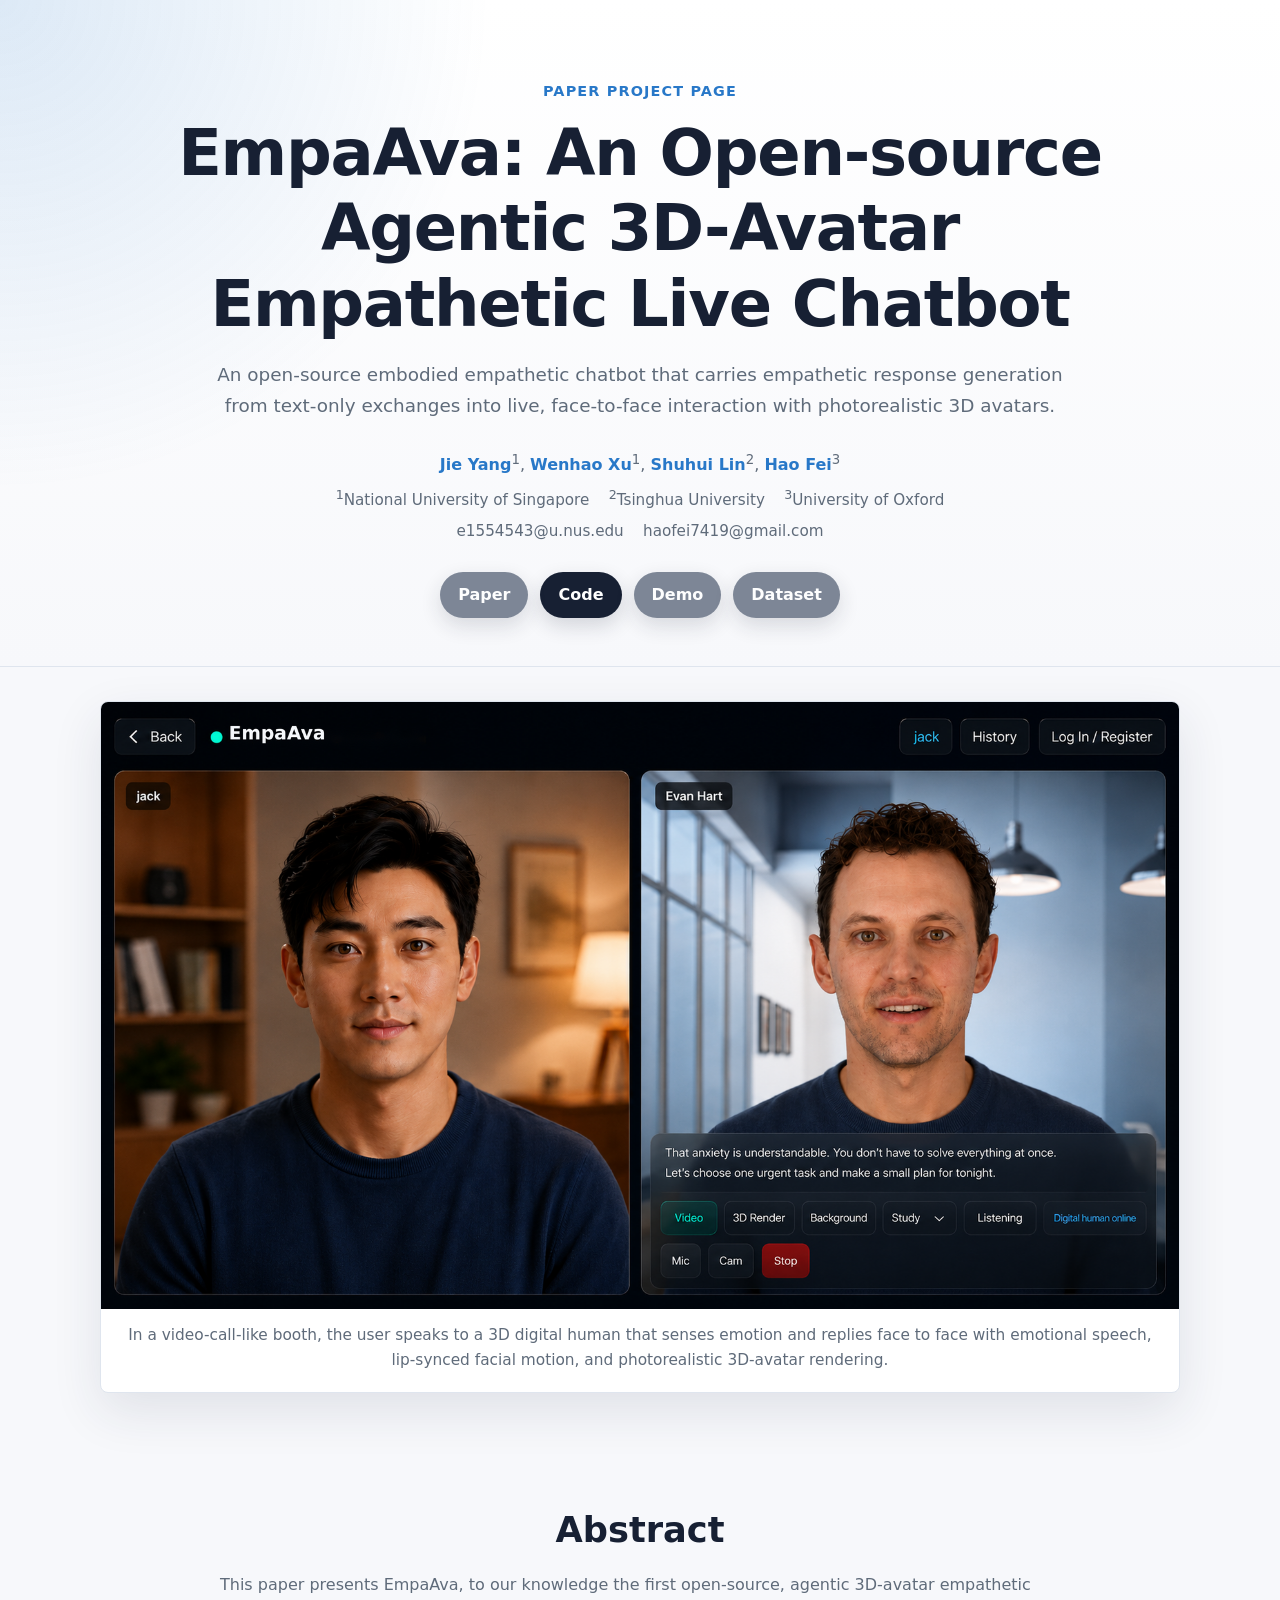
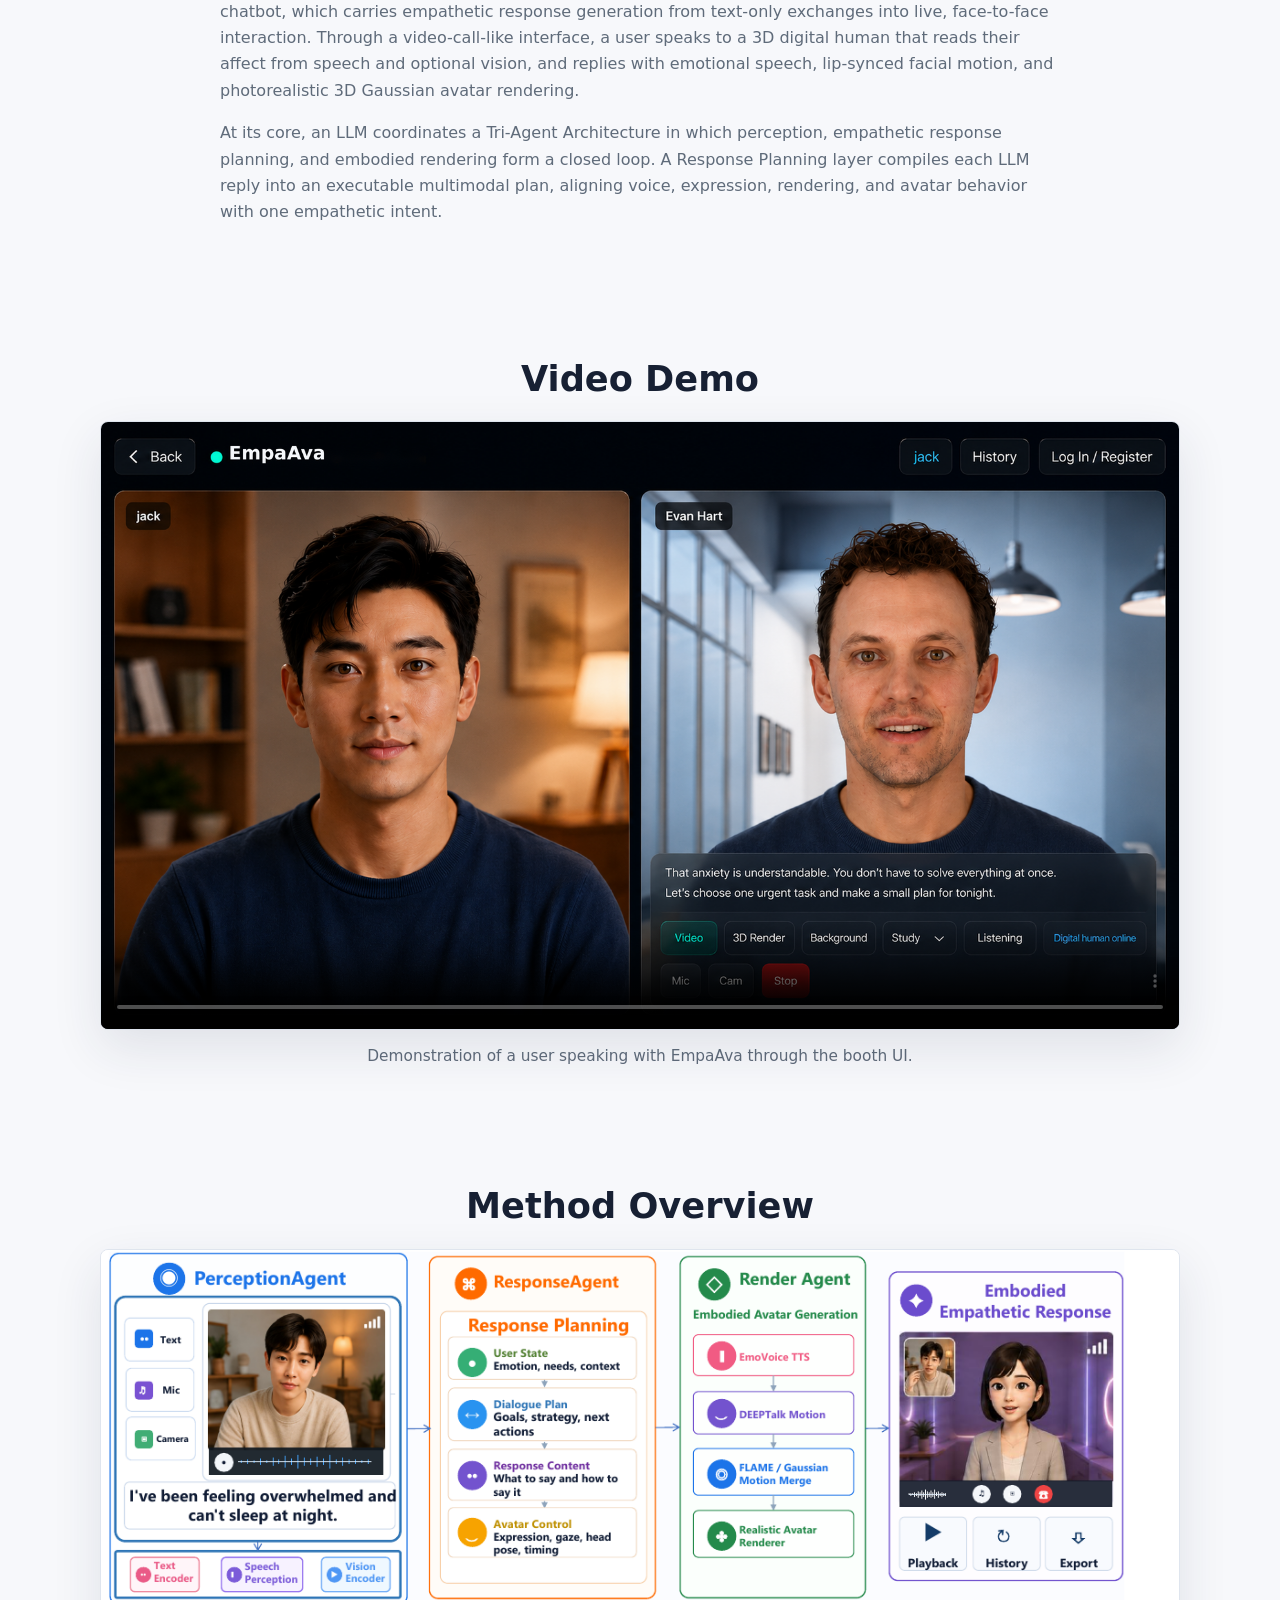
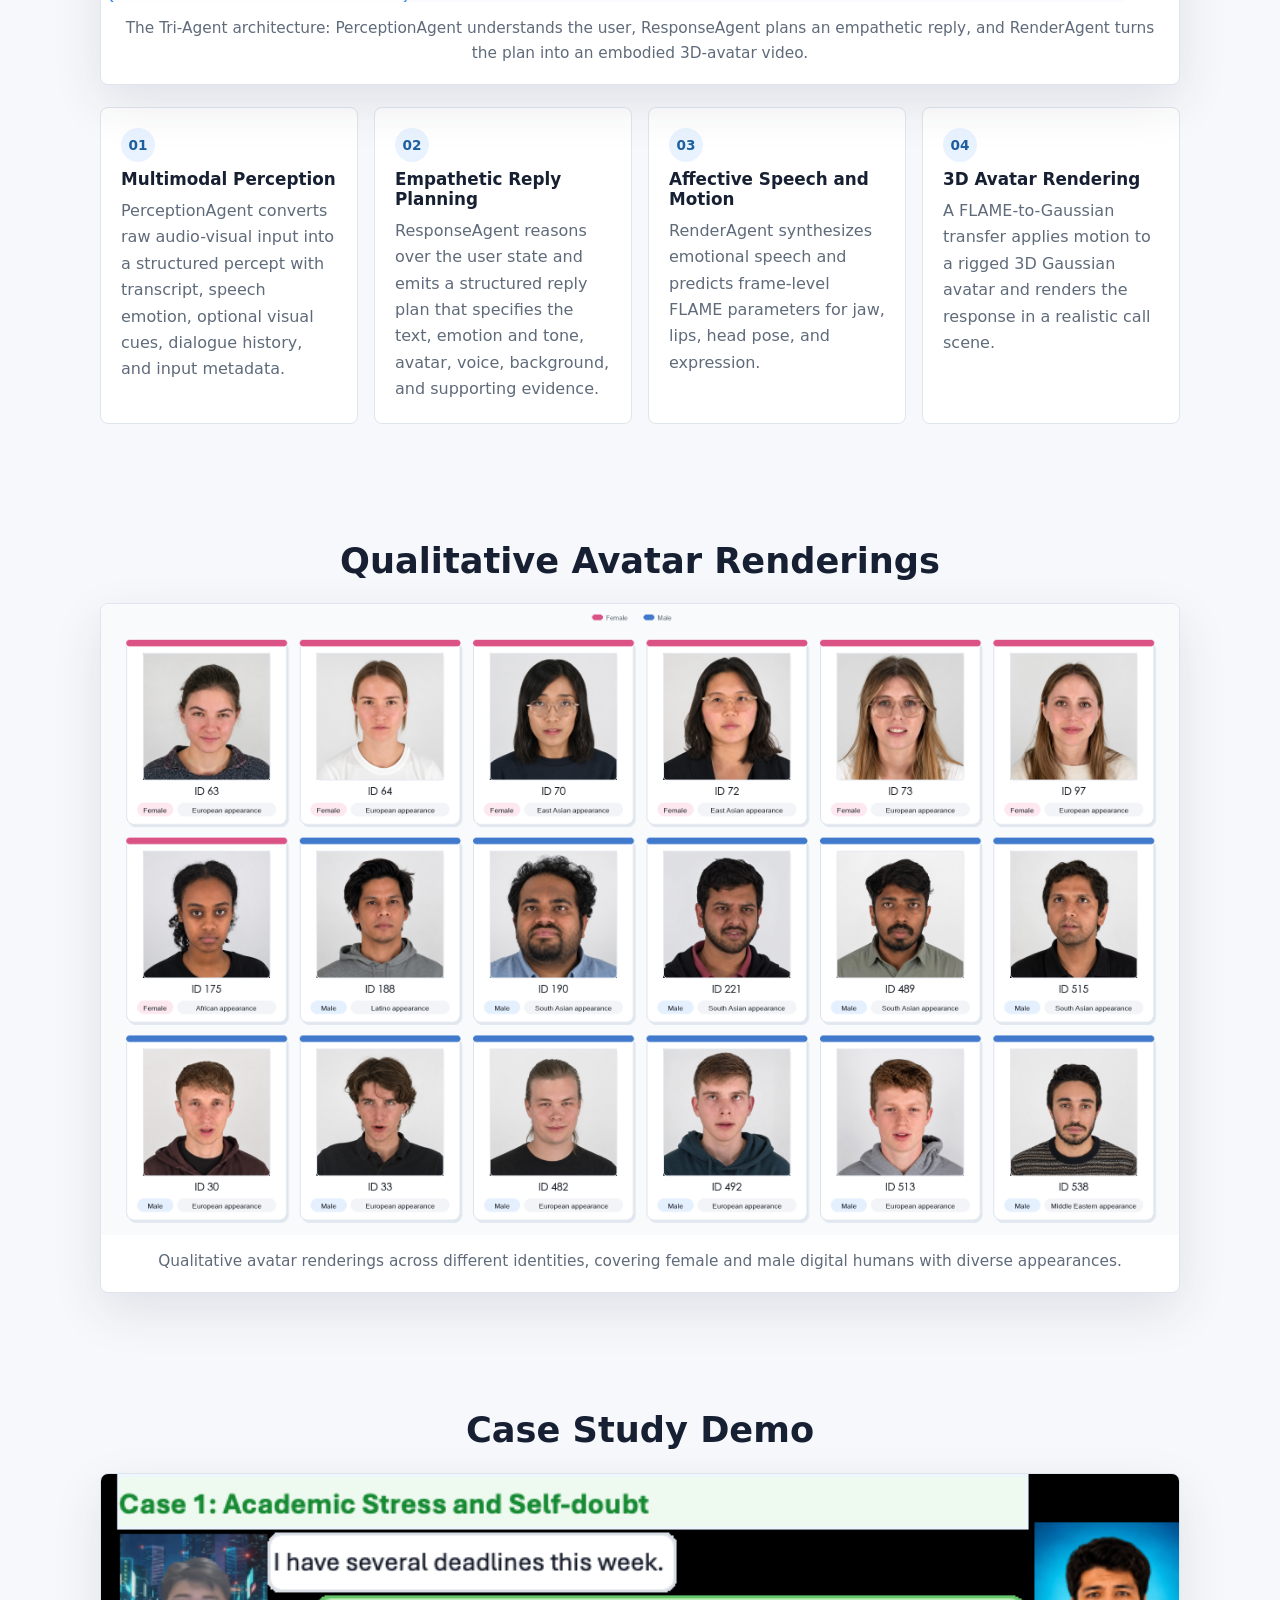
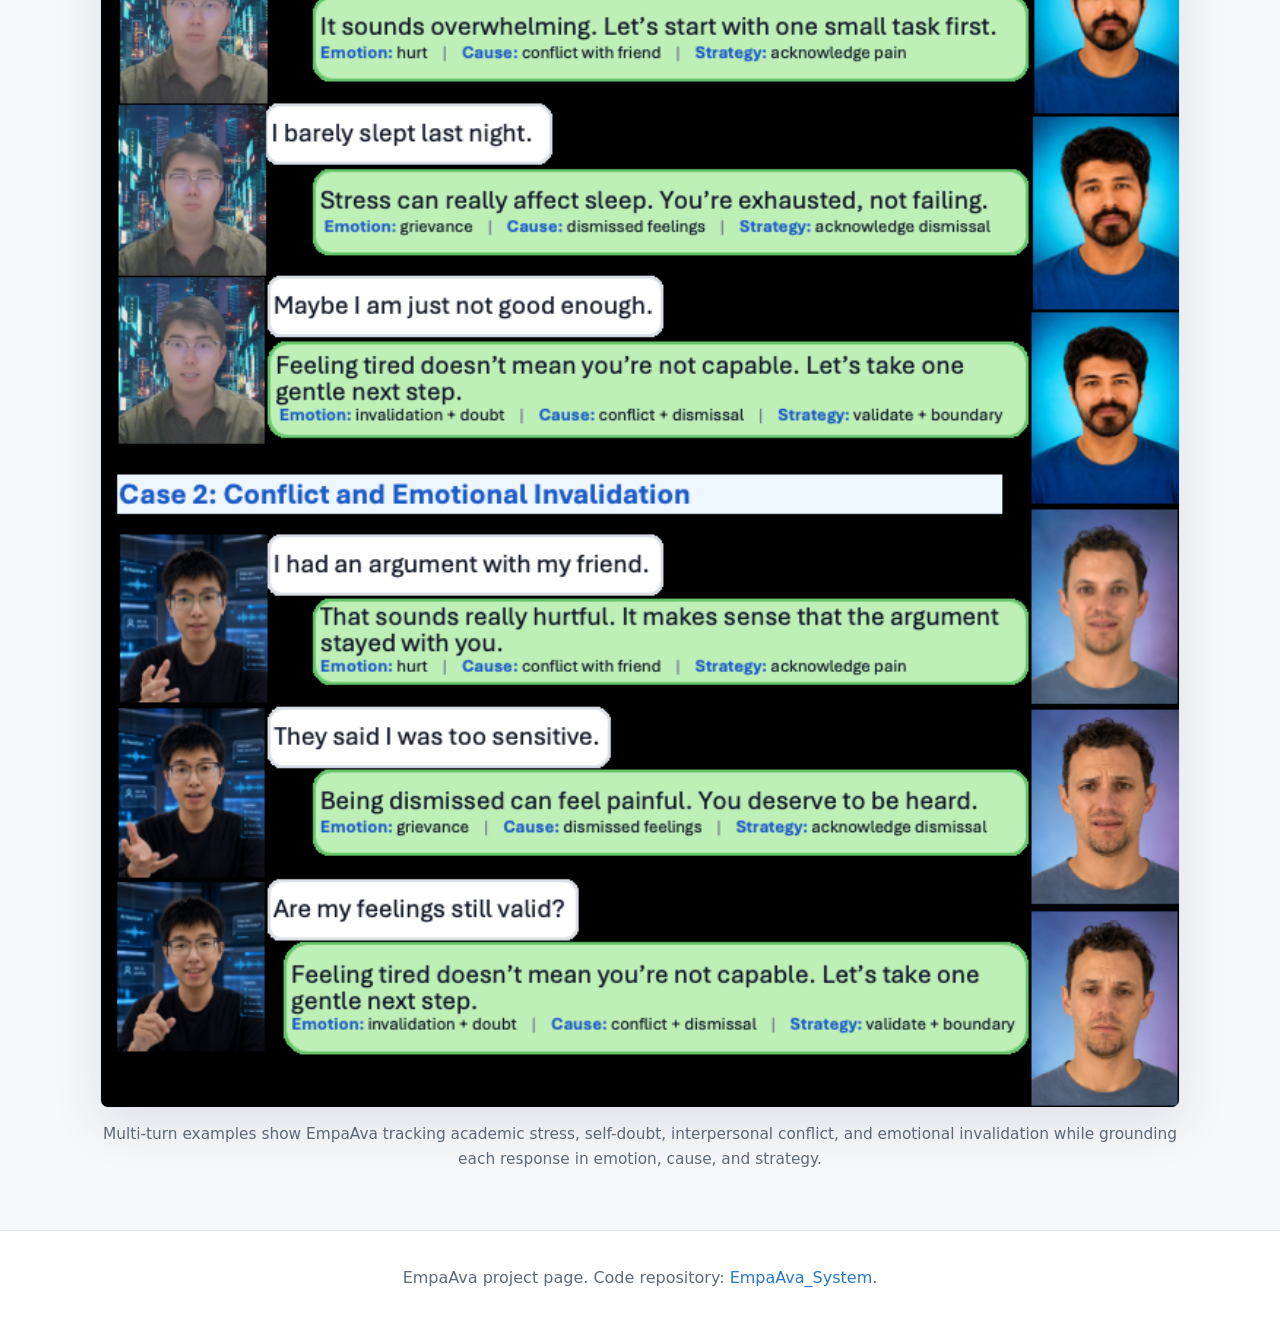
==== index.html @ b5d18614 "Simplify project page sections" ====
<!DOCTYPE html>
<html lang="en">
  <head>
    <meta charset="utf-8" />
    <meta name="viewport" content="width=device-width, initial-scale=1" />
    <meta
      name="description"
      content="EmpaAva: an open-source, agentic 3D-avatar empathetic live chatbot for video-call-like human-avatar interaction."
    />
    <title>EmpaAva: An Open-source Agentic 3D-Avatar Empathetic Live Chatbot</title>
    <link rel="stylesheet" href="static/css/style.css" />
  </head>
  <body>
    <header class="hero">
      <div class="container hero-inner">
        <p class="venue">Paper Project Page</p>
        <h1>EmpaAva: An Open-source Agentic 3D-Avatar Empathetic Live Chatbot</h1>
        <p class="subtitle">
          An open-source embodied empathetic chatbot that carries empathetic
          response generation from text-only exchanges into live, face-to-face
          interaction with photorealistic 3D avatars.
        </p>

        <div class="authors" aria-label="Authors and affiliations">
          <p>
            <a href="mailto:e1554543@u.nus.edu">Jie Yang</a><sup>1</sup>,
            <a href="#">Wenhao Xu</a><sup>1</sup>,
            <a href="#">Shuhui Lin</a><sup>2</sup>,
            <a href="mailto:haofei7419@gmail.com">Hao Fei</a><sup>3</sup>
          </p>
          <p class="affiliations">
            <sup>1</sup>National University of Singapore &nbsp;&nbsp;
            <sup>2</sup>Tsinghua University &nbsp;&nbsp;
            <sup>3</sup>University of Oxford
          </p>
          <p class="affiliations">
            e1554543@u.nus.edu &nbsp;&nbsp; haofei7419@gmail.com
          </p>
        </div>

        <nav class="button-row" aria-label="Project links">
          <a class="button disabled" href="#" aria-disabled="true" title="Coming soon">Paper</a>
          <a class="button" href="https://github.com/1114531938/EmpaAva_System">Code</a>
          <a class="button disabled" href="#" aria-disabled="true" title="Coming soon">Demo</a>
          <a class="button disabled" href="#" aria-disabled="true" title="Coming soon">Dataset</a>
        </nav>
      </div>
    </header>

    <main>
      <section class="section teaser-section">
        <div class="container">
          <figure class="media-card">
            <img
              src="static/images/teaser.png"
              alt="EmpaAva teaser showing a user talking with an embodied 3D avatar in a video-call-like booth."
            />
            <figcaption>
              In a video-call-like booth, the user speaks to a 3D digital human
              that senses emotion and replies face to face with emotional speech,
              lip-synced facial motion, and photorealistic 3D-avatar rendering.
            </figcaption>
          </figure>
        </div>
      </section>

      <section class="section" id="abstract">
        <div class="container narrow">
          <h2>Abstract</h2>
          <p>
            This paper presents EmpaAva, to our knowledge the first open-source,
            agentic 3D-avatar empathetic chatbot, which carries empathetic
            response generation from text-only exchanges into live, face-to-face
            interaction. Through a video-call-like interface, a user speaks to a
            3D digital human that reads their affect from speech and optional
            vision, and replies with emotional speech, lip-synced facial motion,
            and photorealistic 3D Gaussian avatar rendering.
          </p>
          <p>
            At its core, an LLM coordinates a Tri-Agent Architecture in which
            perception, empathetic response planning, and embodied rendering form
            a closed loop. A Response Planning layer compiles each LLM reply into
            an executable multimodal plan, aligning voice, expression, rendering,
            and avatar behavior with one empathetic intent.
          </p>
        </div>
      </section>

      <section class="section" id="video">
        <div class="container">
          <h2>Video Demo</h2>
          <div class="video-card">
            <video controls playsinline poster="static/images/teaser.png">
              <source src="static/videos/demo_booth.mp4" type="video/mp4" />
              Your browser does not support the video tag.
            </video>
          </div>
          <p class="caption">
            Demonstration of a user speaking with EmpaAva through the booth UI.
          </p>
        </div>
      </section>

      <section class="section" id="method">
        <div class="container">
          <h2>Method Overview</h2>
          <figure class="media-card">
            <img
              src="static/images/method_architecture.png"
              alt="Tri-Agent architecture of EmpaAva with PerceptionAgent, ResponseAgent, RenderAgent, and embodied empathetic response generation."
            />
            <figcaption>
              The Tri-Agent architecture: PerceptionAgent understands the user,
              ResponseAgent plans an empathetic reply, and RenderAgent turns the
              plan into an embodied 3D-avatar video.
            </figcaption>
          </figure>
          <div class="pipeline-grid">
            <article>
              <span class="step">01</span>
              <h3>Multimodal Perception</h3>
              <p>
                PerceptionAgent converts raw audio-visual input into a structured
                percept with transcript, speech emotion, optional visual cues,
                dialogue history, and input metadata.
              </p>
            </article>
            <article>
              <span class="step">02</span>
              <h3>Empathetic Reply Planning</h3>
              <p>
                ResponseAgent reasons over the user state and emits a structured
                reply plan that specifies the text, emotion and tone, avatar,
                voice, background, and supporting evidence.
              </p>
            </article>
            <article>
              <span class="step">03</span>
              <h3>Affective Speech and Motion</h3>
              <p>
                RenderAgent synthesizes emotional speech and predicts frame-level
                FLAME parameters for jaw, lips, head pose, and expression.
              </p>
            </article>
            <article>
              <span class="step">04</span>
              <h3>3D Avatar Rendering</h3>
              <p>
                A FLAME-to-Gaussian transfer applies motion to a rigged 3D
                Gaussian avatar and renders the response in a realistic call
                scene.
              </p>
            </article>
          </div>
        </div>
      </section>

      <section class="section" id="renderings">
        <div class="container">
          <h2>Qualitative Avatar Renderings</h2>
          <figure class="media-card">
            <img
              src="static/images/avatar_gallery.png"
              alt="Gallery of qualitative avatar renderings generated by EmpaAva."
            />
            <figcaption>
              Qualitative avatar renderings across different identities,
              covering female and male digital humans with diverse appearances.
            </figcaption>
          </figure>
        </div>
      </section>

      <section class="section" id="case-study">
        <div class="container">
          <h2>Case Study Demo</h2>
          <figure class="media-card">
            <img
              src="static/images/case_study.png"
              alt="Case study showing a user emotion, an empathetic response plan, generated speech, facial motion, and final avatar video."
            />
          </figure>
          <p class="caption">
            Multi-turn examples show EmpaAva tracking academic stress,
            self-doubt, interpersonal conflict, and emotional invalidation while
            grounding each response in emotion, cause, and strategy.
          </p>
        </div>
      </section>
    </main>

    <footer class="footer">
      <div class="container">
        <p>
          EmpaAva project page. Code repository:
          <a href="https://github.com/1114531938/EmpaAva_System">EmpaAva_System</a>.
        </p>
      </div>
    </footer>

    <script src="static/js/main.js"></script>
  </body>
</html>
---- static/css/style.css ----
:root {
  --bg: #f7f8fb;
  --surface: #ffffff;
  --surface-muted: #eef2f7;
  --text: #172033;
  --muted: #5f6b7a;
  --line: #dfe5ee;
  --accent: #2878c8;
  --accent-dark: #1e5f9f;
  --shadow: 0 18px 50px rgba(34, 48, 74, 0.11);
  --radius: 8px;
}

* {
  box-sizing: border-box;
}

html {
  scroll-behavior: smooth;
}

body {
  margin: 0;
  background: var(--bg);
  color: var(--text);
  font-family: Inter, ui-sans-serif, system-ui, -apple-system, BlinkMacSystemFont, "Segoe UI", sans-serif;
  line-height: 1.65;
}

a {
  color: var(--accent);
  text-decoration: none;
}

a:hover {
  color: var(--accent-dark);
  text-decoration: underline;
}

img,
video {
  display: block;
  width: 100%;
  max-width: 100%;
}

.container {
  width: min(1080px, calc(100% - 32px));
  margin: 0 auto;
}

.narrow {
  width: min(840px, calc(100% - 32px));
}

.hero {
  padding: 80px 0 48px;
  background:
    radial-gradient(circle at top left, rgba(40, 120, 200, 0.16), transparent 34%),
    linear-gradient(180deg, #ffffff 0%, #f7f8fb 100%);
  border-bottom: 1px solid var(--line);
}

.hero-inner {
  text-align: center;
}

.venue {
  margin: 0 0 12px;
  color: var(--accent);
  font-size: 0.9rem;
  font-weight: 700;
  letter-spacing: 0.08em;
  text-transform: uppercase;
}

h1,
h2,
h3 {
  line-height: 1.18;
}

h1 {
  max-width: 980px;
  margin: 0 auto 18px;
  font-size: clamp(2.05rem, 5vw, 4rem);
  letter-spacing: -0.02em;
}

h2 {
  margin: 0 0 22px;
  font-size: clamp(1.55rem, 3vw, 2.2rem);
  text-align: center;
}

h3 {
  margin: 8px 0 8px;
  font-size: 1.05rem;
}

.subtitle {
  max-width: 860px;
  margin: 0 auto 28px;
  color: var(--muted);
  font-size: 1.15rem;
}

.authors {
  margin: 24px auto 28px;
  color: var(--muted);
}

.authors p {
  margin: 6px 0;
}

.authors a {
  font-weight: 650;
}

.affiliations {
  font-size: 0.95rem;
}

.button-row {
  display: flex;
  flex-wrap: wrap;
  justify-content: center;
  gap: 12px;
}

.button {
  display: inline-flex;
  align-items: center;
  justify-content: center;
  min-height: 42px;
  padding: 10px 18px;
  border-radius: 999px;
  background: var(--text);
  color: #ffffff;
  font-weight: 700;
  box-shadow: 0 8px 20px rgba(23, 32, 51, 0.16);
}

.button:hover {
  background: var(--accent);
  color: #ffffff;
  text-decoration: none;
}

.button.disabled {
  background: #687385;
  cursor: not-allowed;
  opacity: 0.85;
}

.section {
  padding: 58px 0;
}

.teaser-section {
  padding-top: 34px;
}

.section p {
  color: var(--muted);
}

.media-card,
.video-card {
  position: relative;
  margin: 0;
  overflow: hidden;
  border: 1px solid var(--line);
  border-radius: var(--radius);
  background: var(--surface);
  box-shadow: var(--shadow);
}

.media-card img,
.video-card video {
  min-height: 240px;
  object-fit: cover;
  background:
    linear-gradient(135deg, rgba(40, 120, 200, 0.14), rgba(23, 32, 51, 0.04)),
    var(--surface-muted);
}

.media-card figcaption,
.caption {
  margin: 14px auto 0;
  color: var(--muted);
  font-size: 0.96rem;
  text-align: center;
}

.media-card figcaption {
  padding: 0 18px 18px;
}

.pipeline-grid,
.video-grid {
  display: grid;
  grid-template-columns: repeat(4, 1fr);
  gap: 16px;
  margin-top: 22px;
}

.pipeline-grid article {
  min-height: 210px;
  padding: 20px;
  border: 1px solid var(--line);
  border-radius: var(--radius);
  background: var(--surface);
}

.pipeline-grid p {
  margin: 0;
}

.step {
  display: inline-flex;
  align-items: center;
  justify-content: center;
  width: 34px;
  height: 34px;
  border-radius: 999px;
  background: #e9f3ff;
  color: var(--accent-dark);
  font-weight: 800;
  font-size: 0.85rem;
}

.video-grid {
  grid-template-columns: repeat(2, 1fr);
}

pre {
  overflow-x: auto;
  margin: 0;
  padding: 20px;
  border: 1px solid var(--line);
  border-radius: var(--radius);
  background: #101827;
  color: #eef6ff;
  font-size: 0.92rem;
  line-height: 1.55;
}

.footer {
  padding: 34px 0 44px;
  border-top: 1px solid var(--line);
  background: #ffffff;
  text-align: center;
}

.footer p {
  margin: 0;
  color: var(--muted);
}

.asset-missing {
  display: grid;
  place-items: center;
  min-height: 240px;
  padding: 28px;
  background:
    linear-gradient(135deg, rgba(40, 120, 200, 0.14), rgba(23, 32, 51, 0.04)),
    var(--surface-muted);
  color: var(--muted);
  text-align: center;
  font-weight: 650;
}

@media (max-width: 860px) {
  .hero {
    padding: 56px 0 38px;
  }

  .pipeline-grid,
  .video-grid {
    grid-template-columns: 1fr;
  }

  .pipeline-grid article {
    min-height: auto;
  }
}

@media (max-width: 520px) {
  .container,
  .narrow {
    width: min(100% - 24px, 1080px);
  }

  .section {
    padding: 42px 0;
  }

  .button-row {
    display: grid;
    grid-template-columns: 1fr;
  }

  .button {
    width: 100%;
  }
}
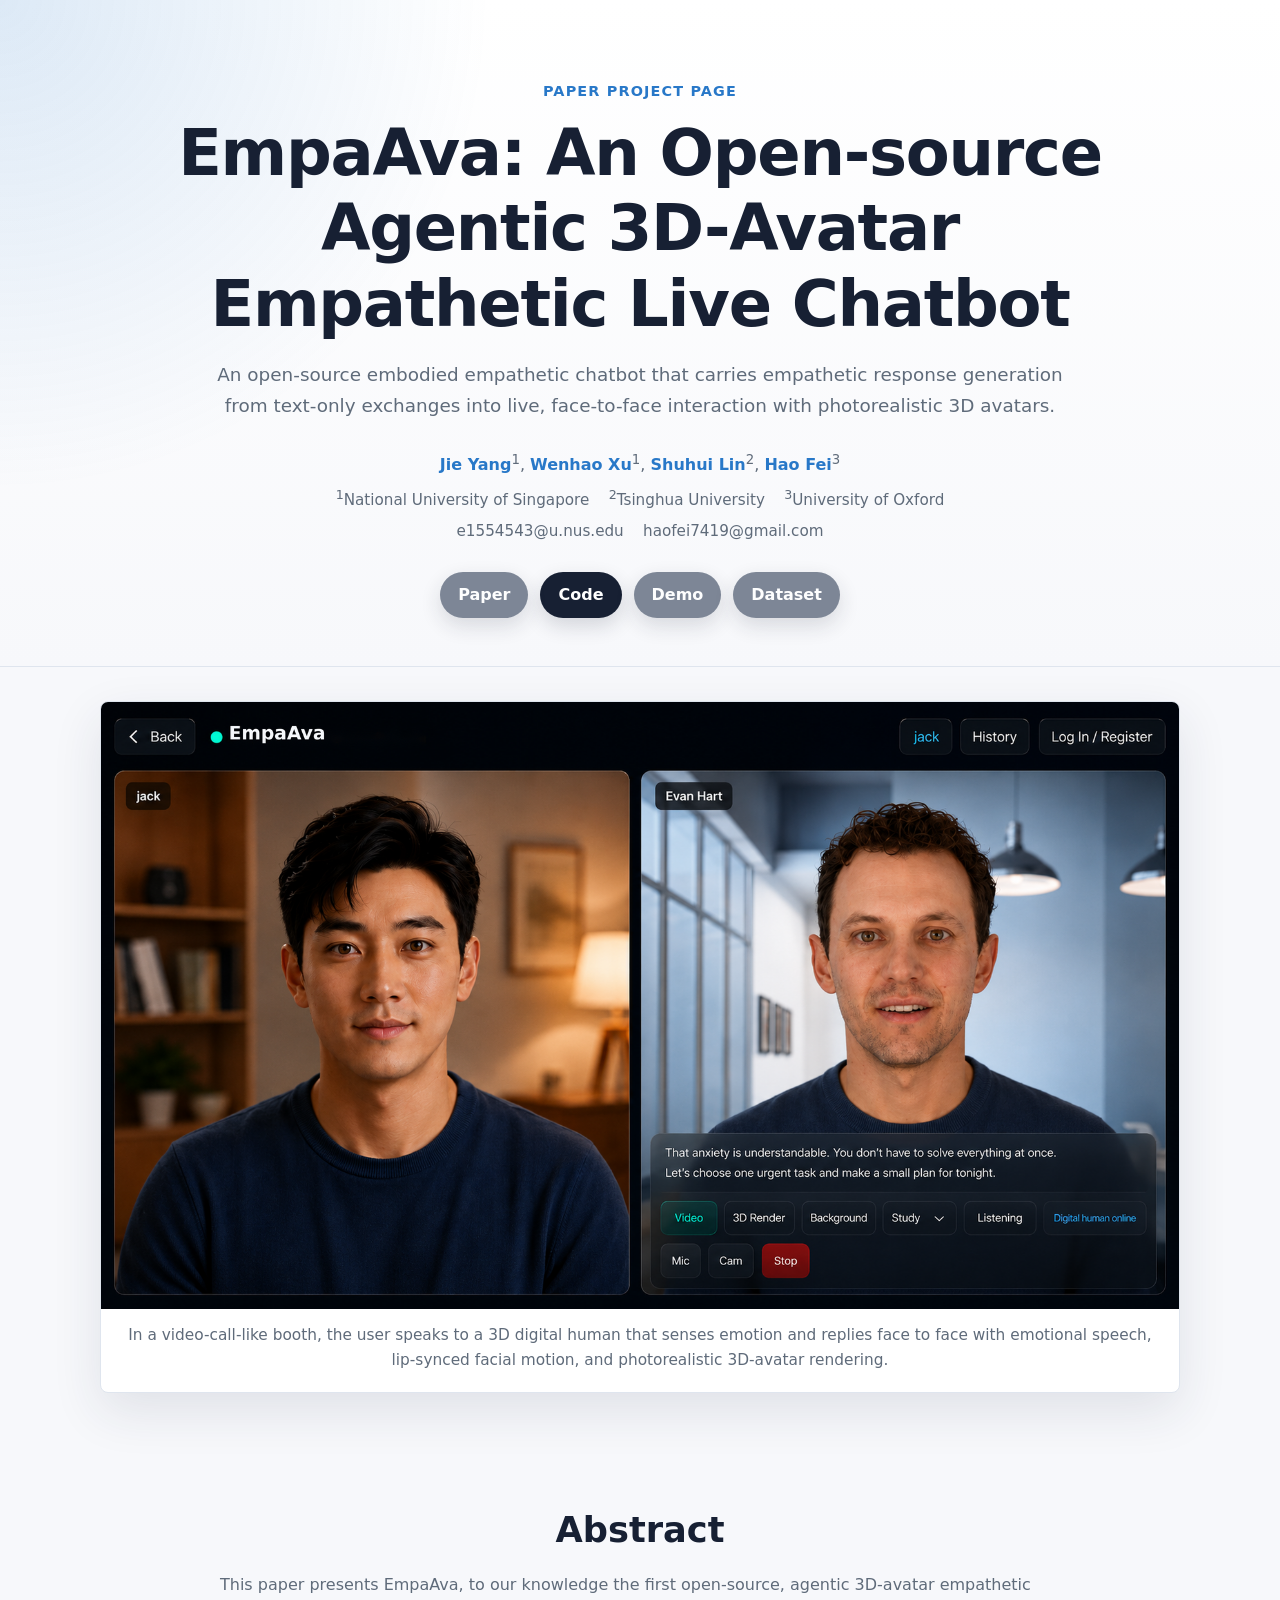
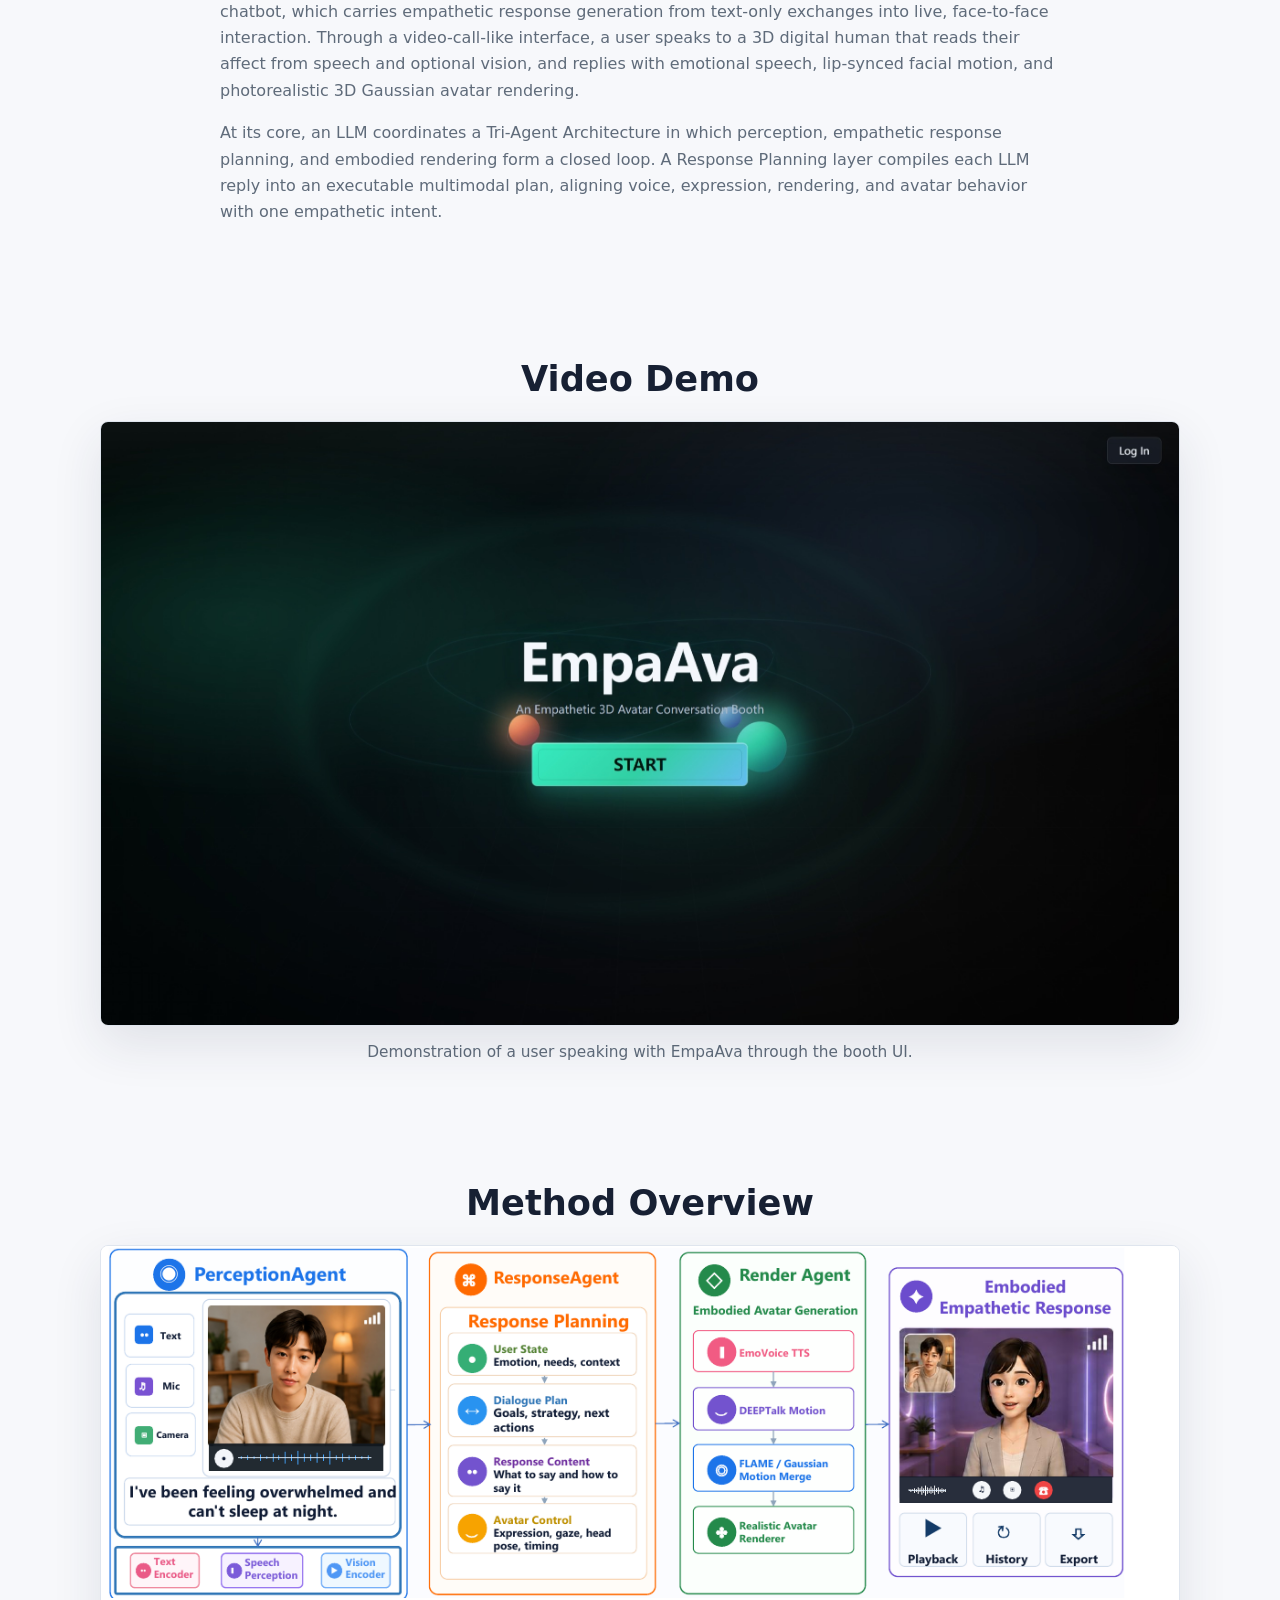
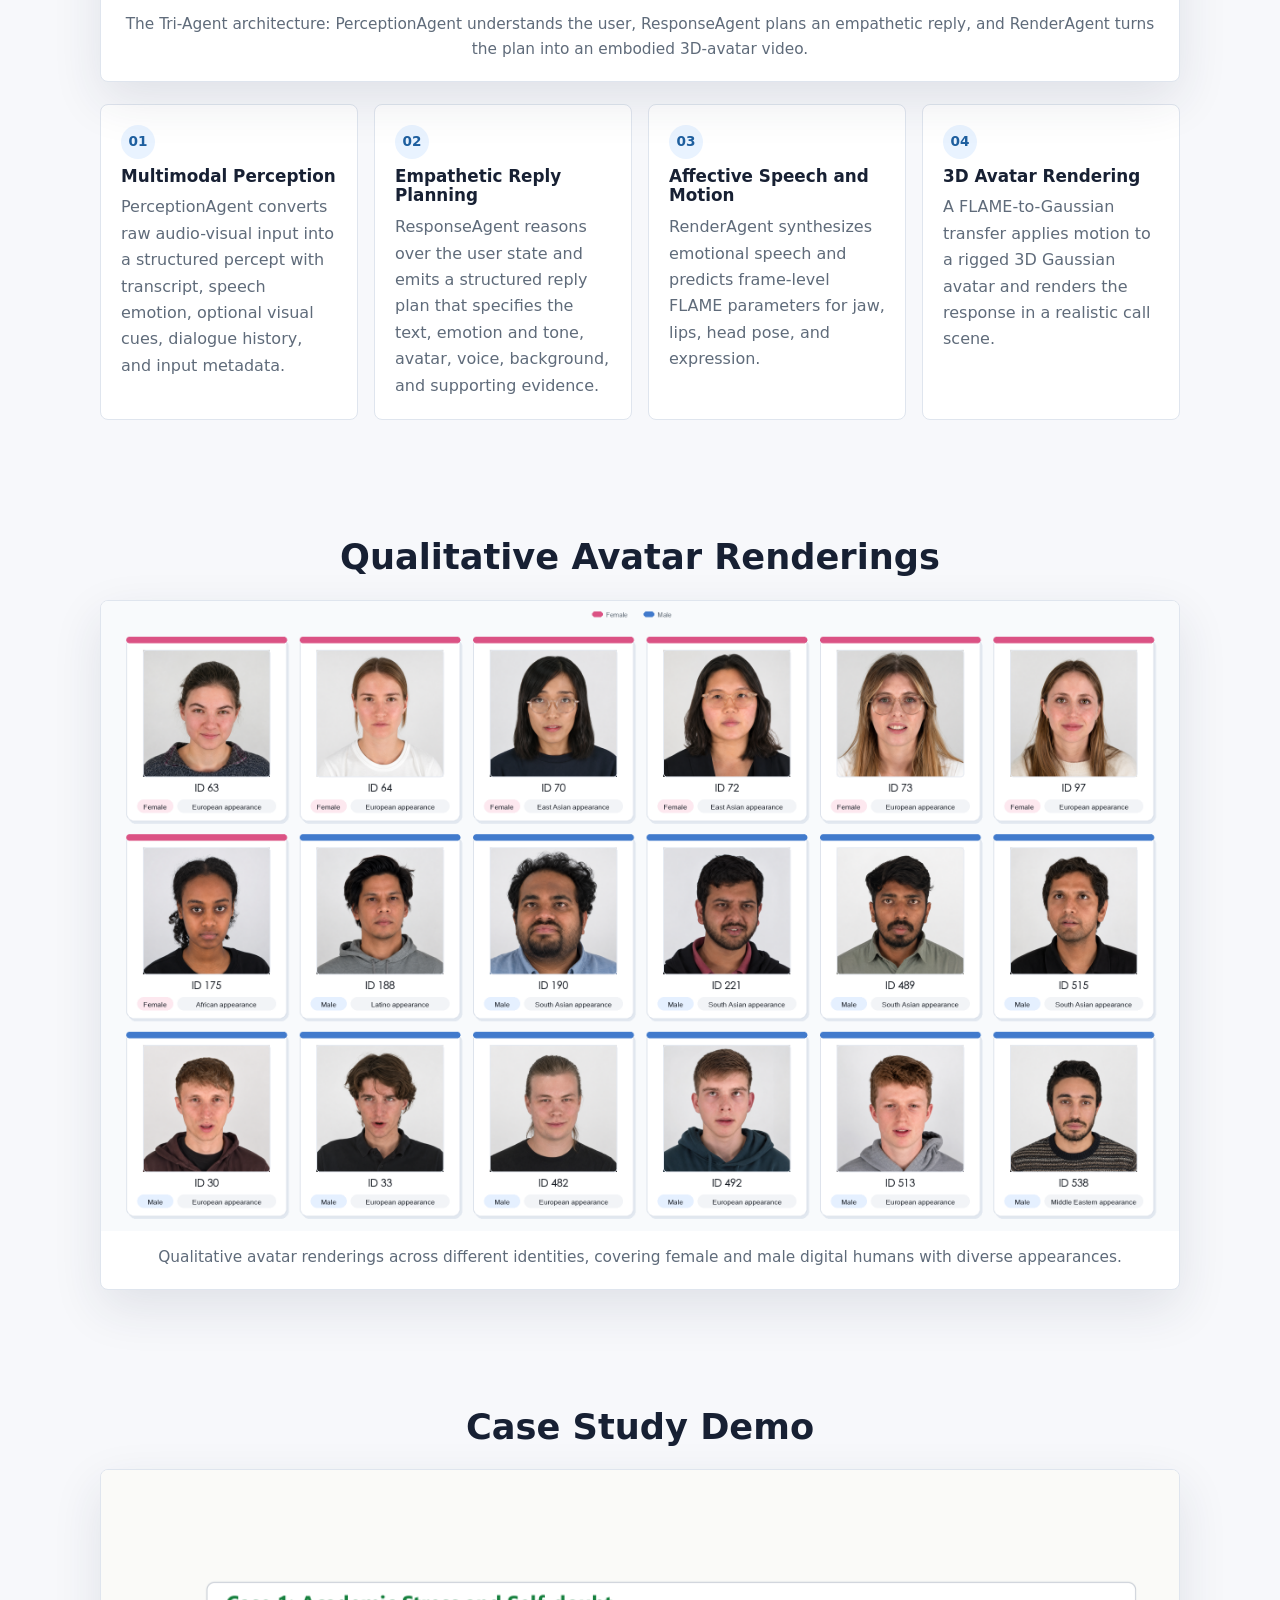
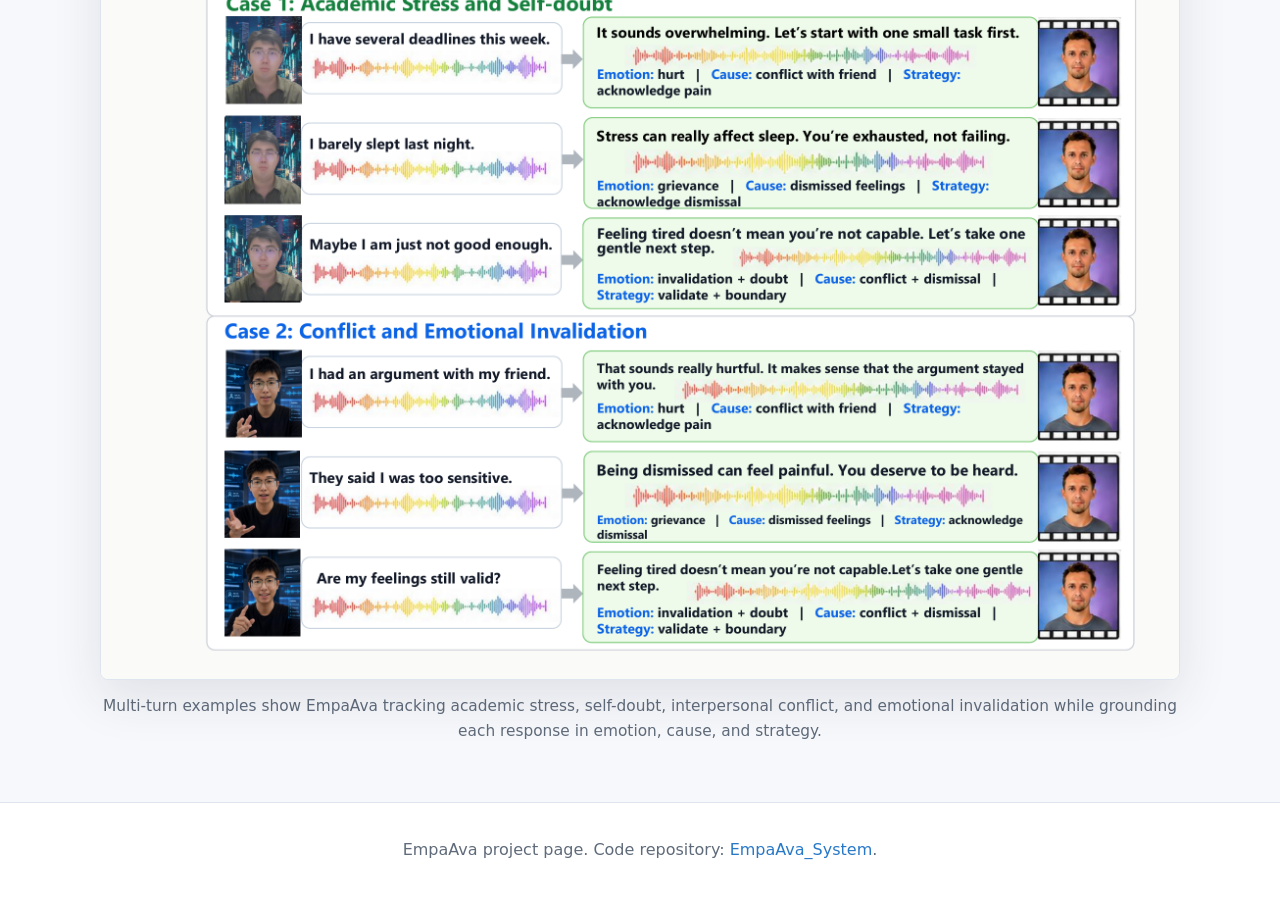
==== commit 0a40dc9b: "Update demo images" ====
--- a/index.html
+++ b/index.html
@@ -89,12 +89,12 @@
       <section class="section" id="video">
         <div class="container">
           <h2>Video Demo</h2>
-          <div class="video-card">
-            <video controls playsinline poster="static/images/teaser.png">
-              <source src="static/videos/demo_booth.mp4" type="video/mp4" />
-              Your browser does not support the video tag.
-            </video>
-          </div>
+          <figure class="media-card">
+            <img
+              src="static/images/video_demo.jpeg"
+              alt="EmpaAva booth UI screenshot used as the video demo preview."
+            />
+          </figure>
           <p class="caption">
             Demonstration of a user speaking with EmpaAva through the booth UI.
           </p>
@@ -177,7 +177,7 @@
           <figure class="media-card">
             <img
               src="static/images/case_study.png"
-              alt="Case study showing a user emotion, an empathetic response plan, generated speech, facial motion, and final avatar video."
+              alt="Modular case study showing user turns, empathetic response planning, emotional speech, and avatar video outputs."
             />
           </figure>
           <p class="caption">
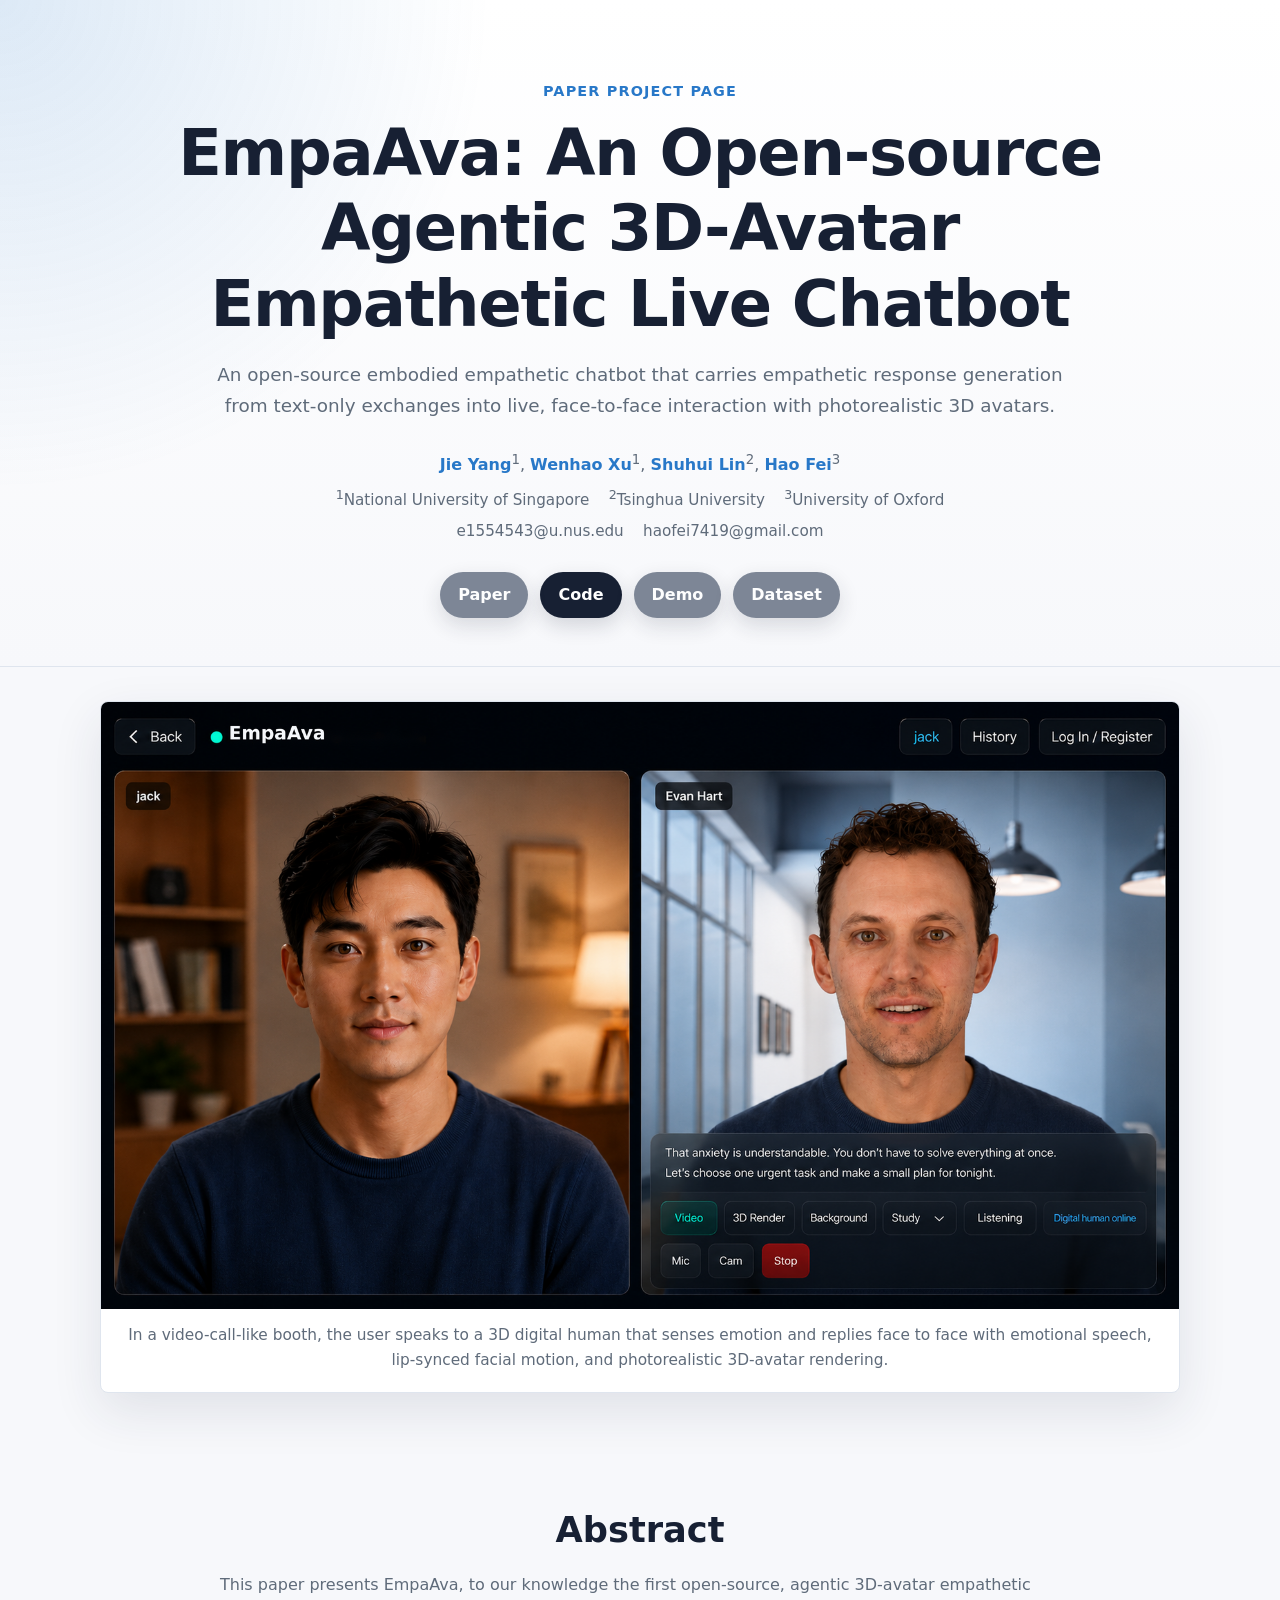
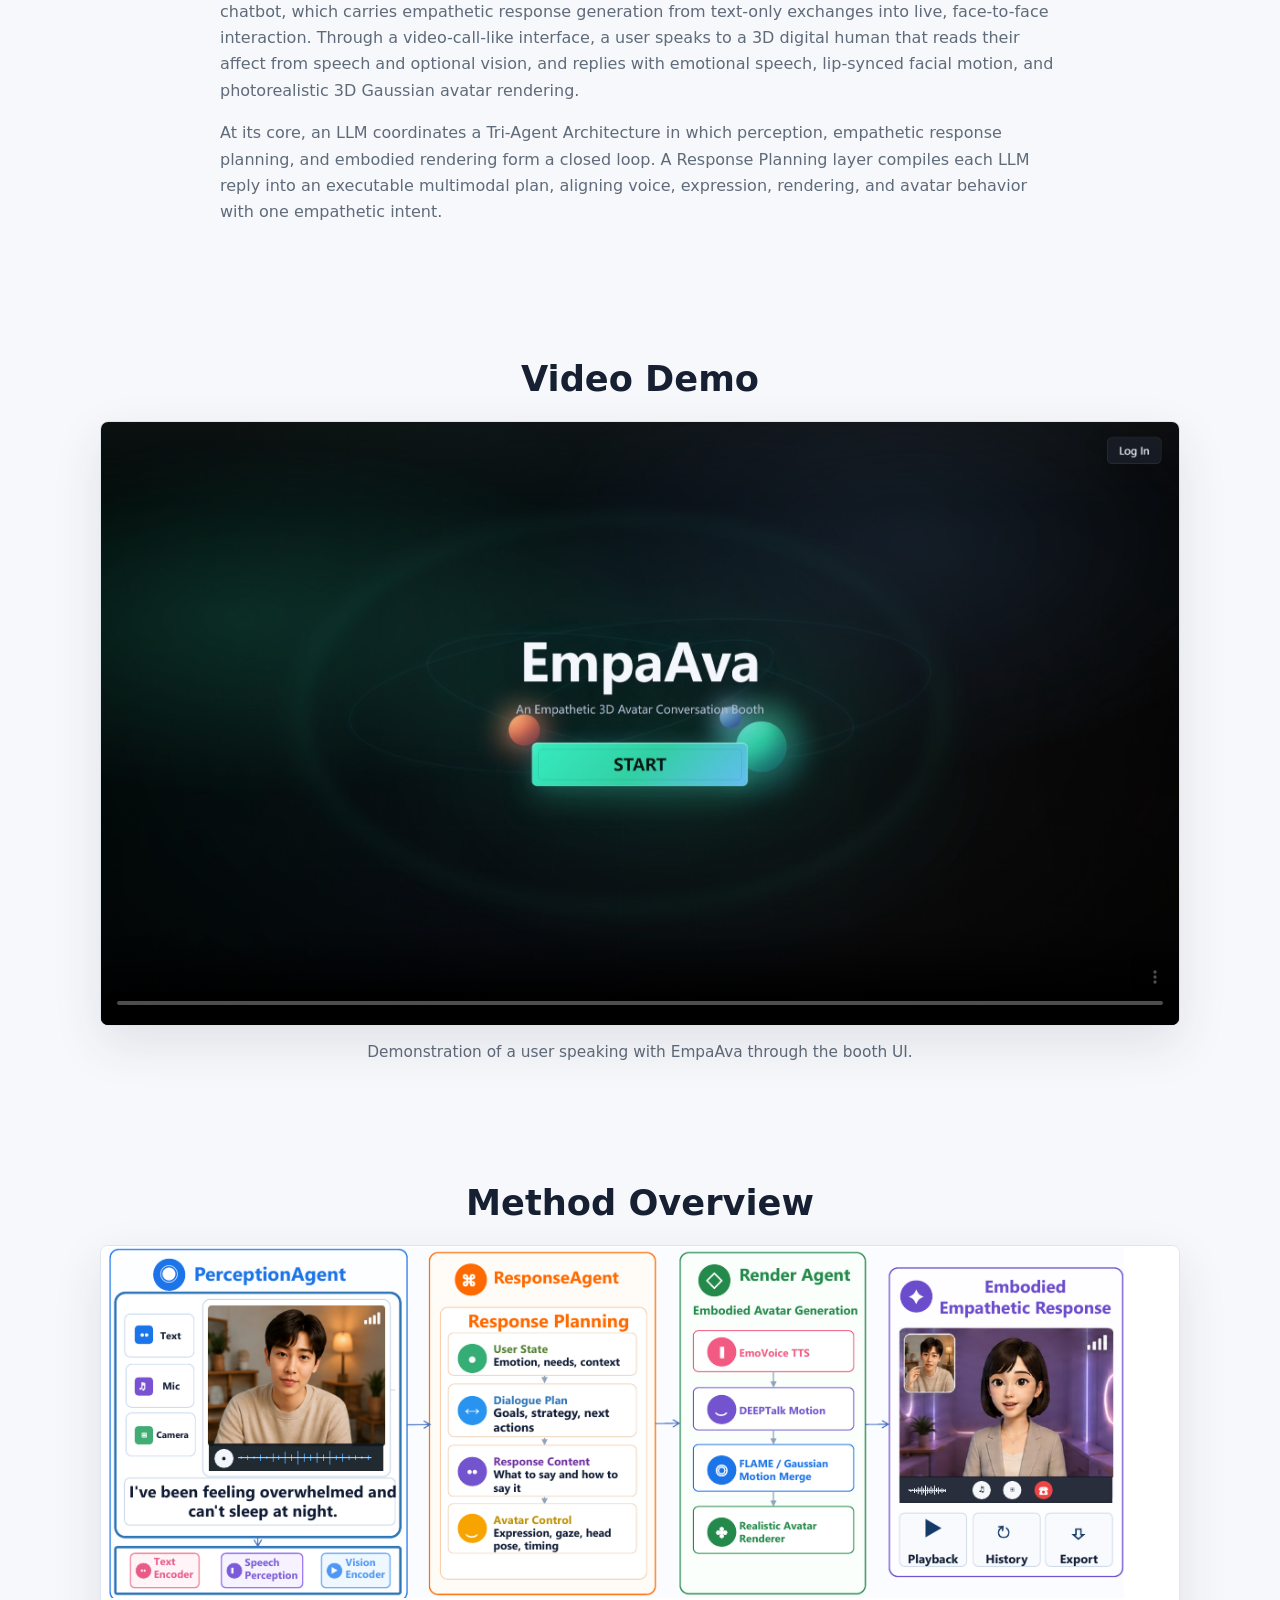
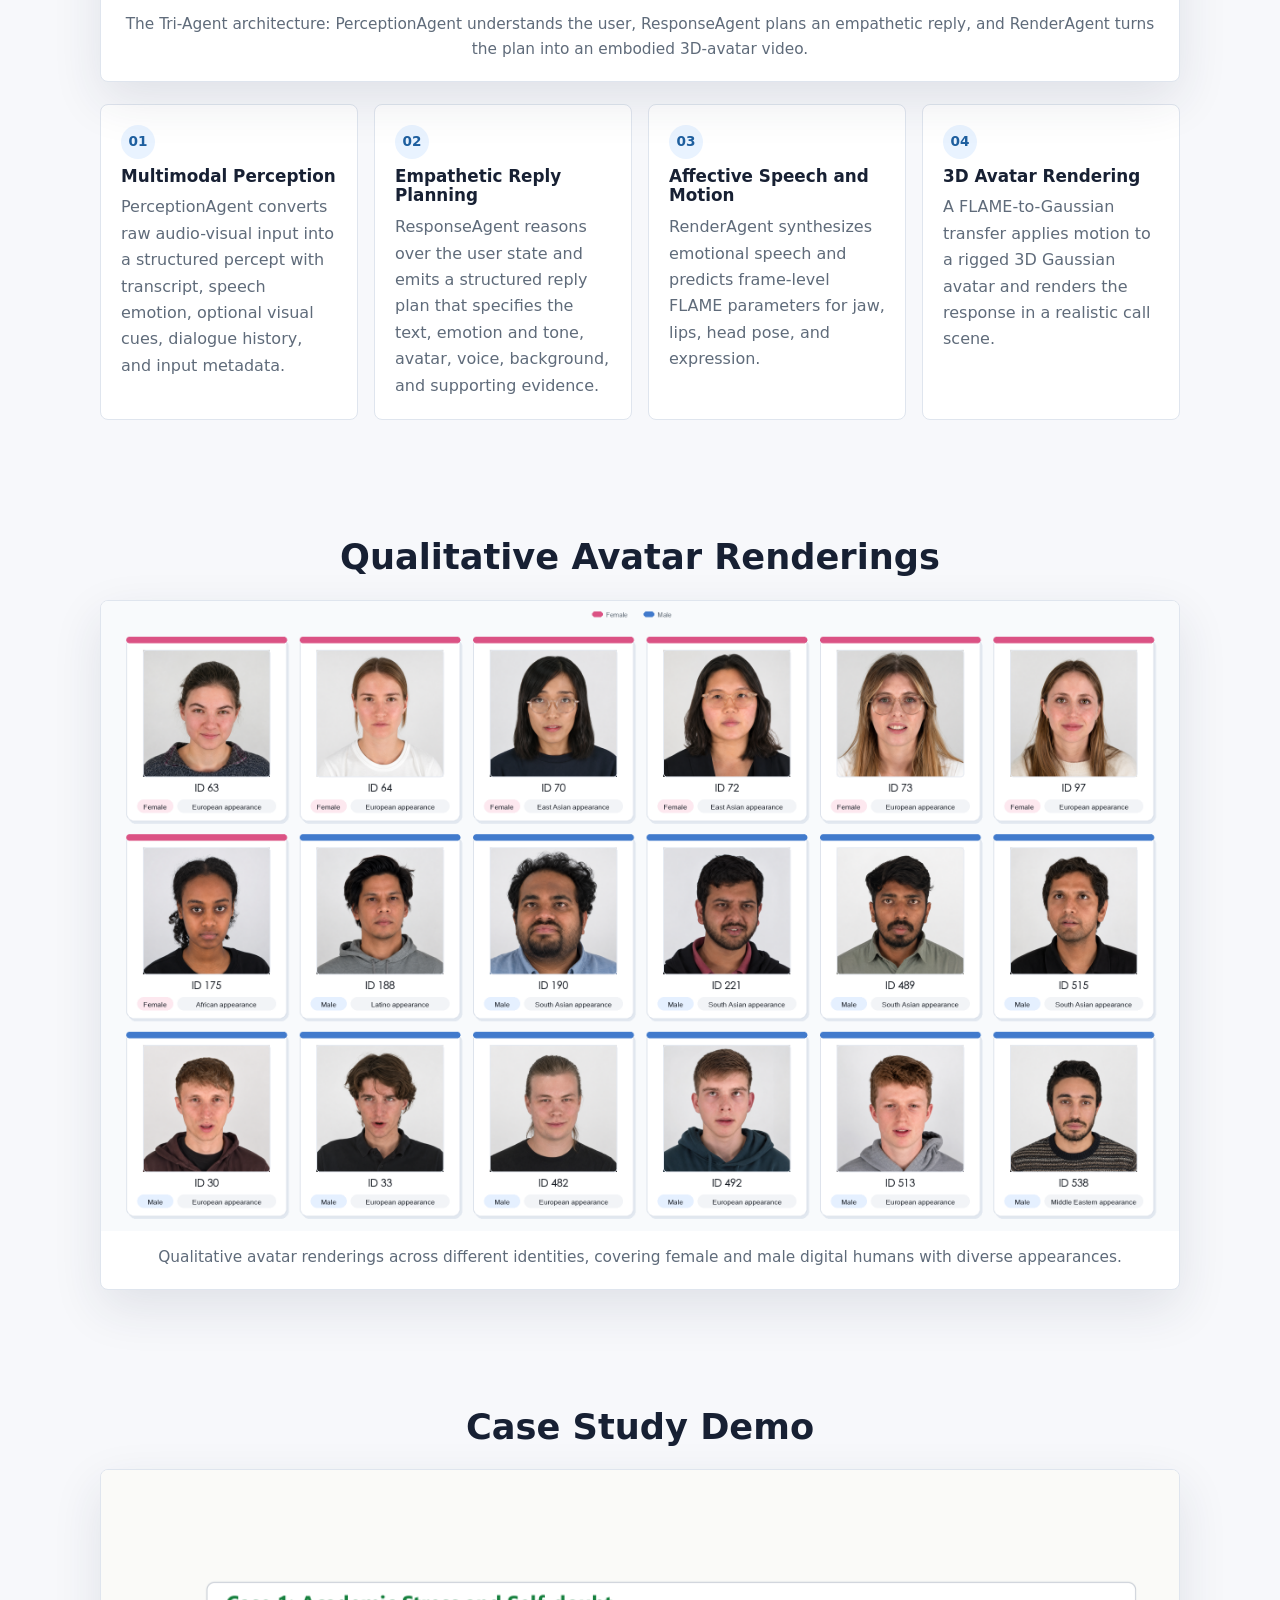
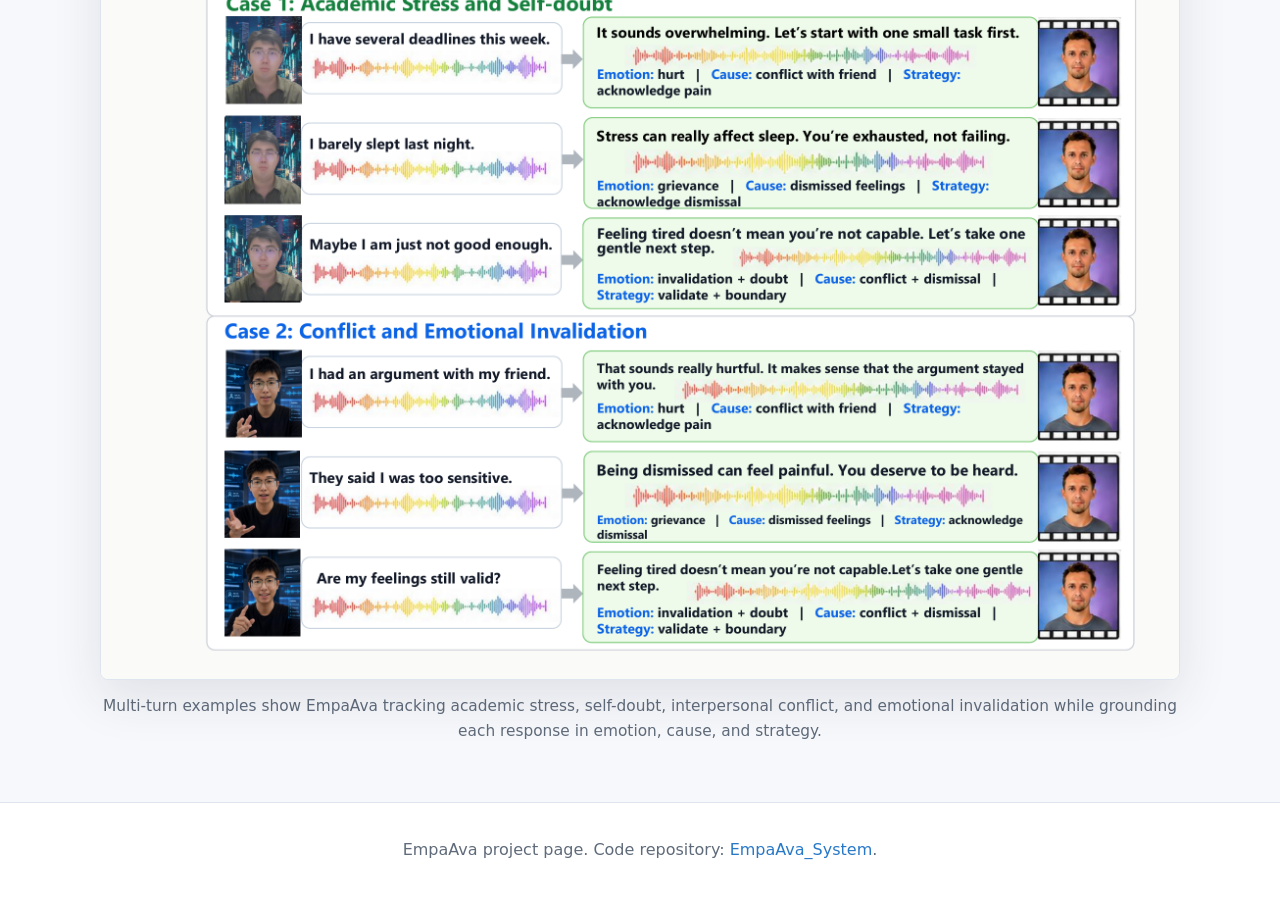
==== commit 2cd7ac21: "Add playable demonstration video" ====
--- a/index.html
+++ b/index.html
@@ -89,11 +89,16 @@
       <section class="section" id="video">
         <div class="container">
           <h2>Video Demo</h2>
-          <figure class="media-card">
-            <img
-              src="static/images/video_demo.jpeg"
-              alt="EmpaAva booth UI screenshot used as the video demo preview."
-            />
+          <figure class="video-card">
+            <video
+              controls
+              preload="metadata"
+              poster="static/images/video_demo.jpeg"
+              aria-label="EmpaAva booth video demonstration"
+            >
+              <source src="static/videos/demo_booth.mp4" type="video/mp4" />
+              Your browser does not support HTML5 video.
+            </video>
           </figure>
           <p class="caption">
             Demonstration of a user speaking with EmpaAva through the booth UI.
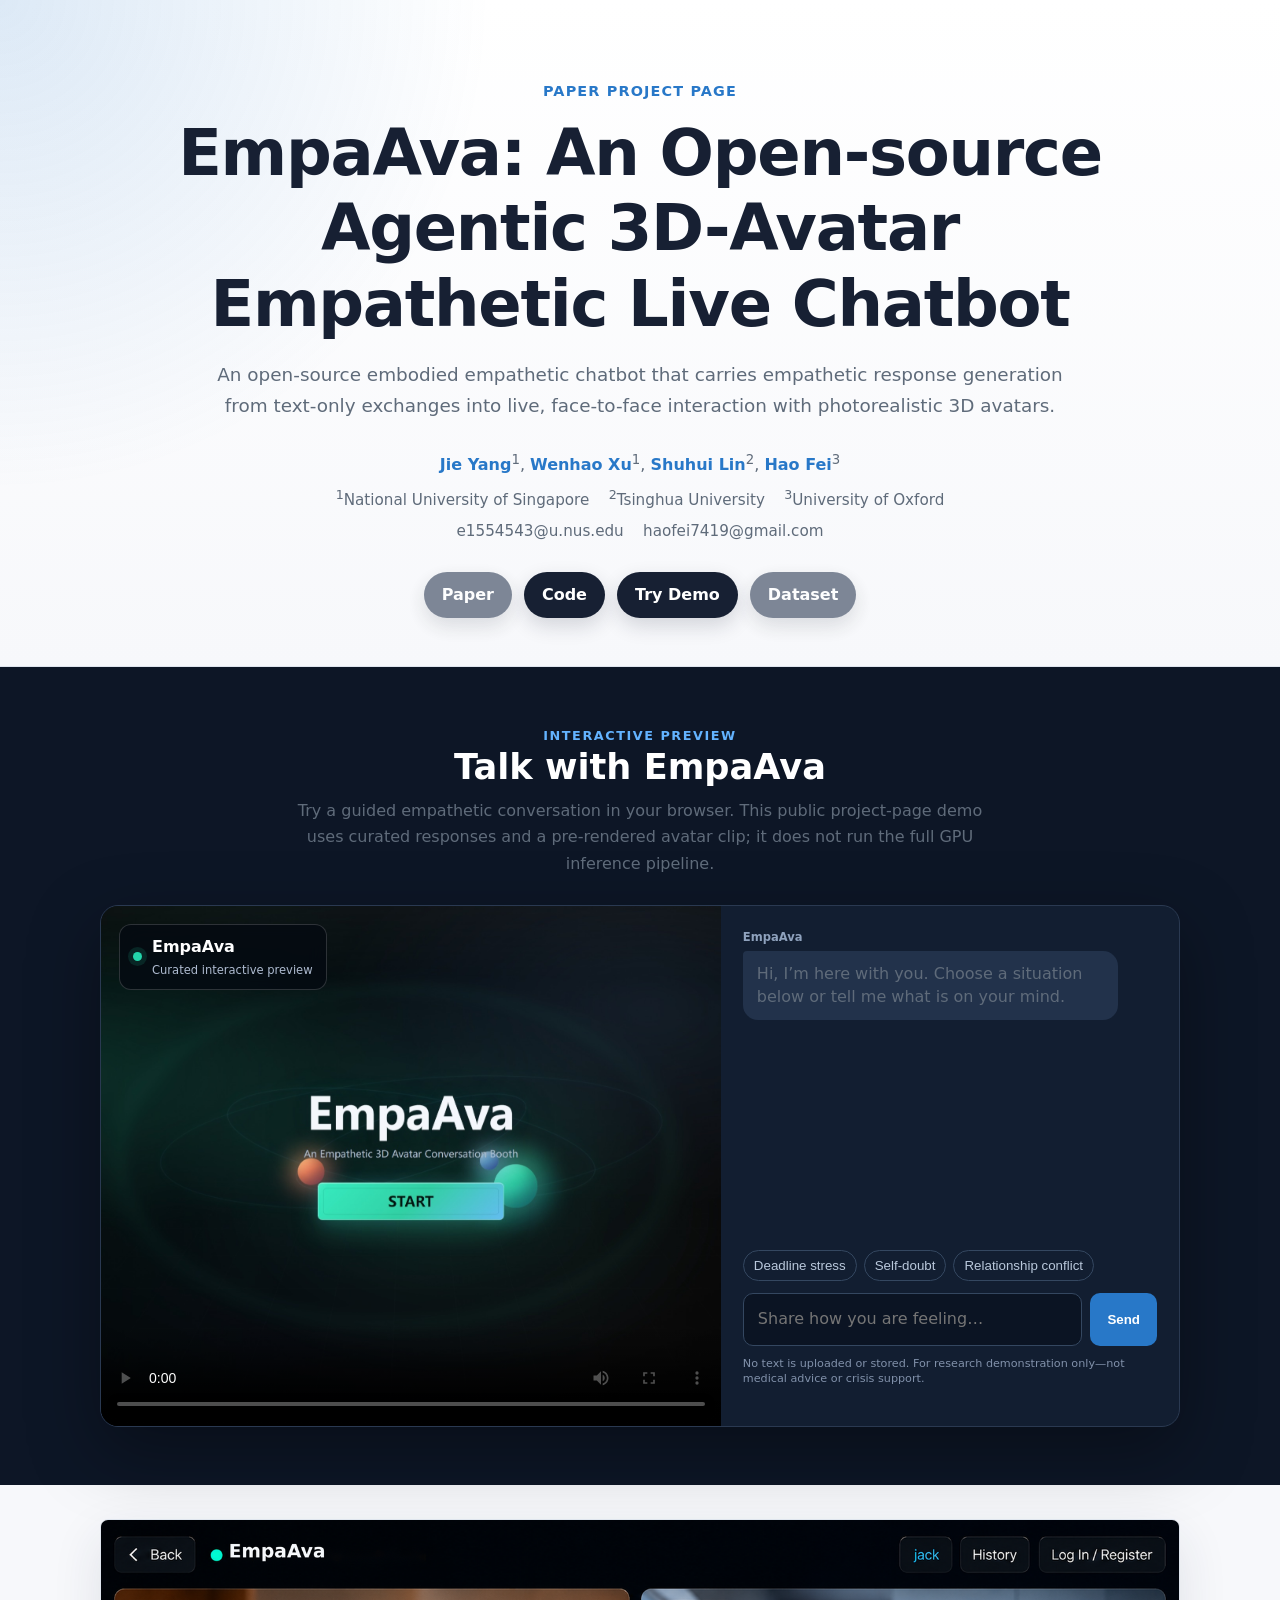
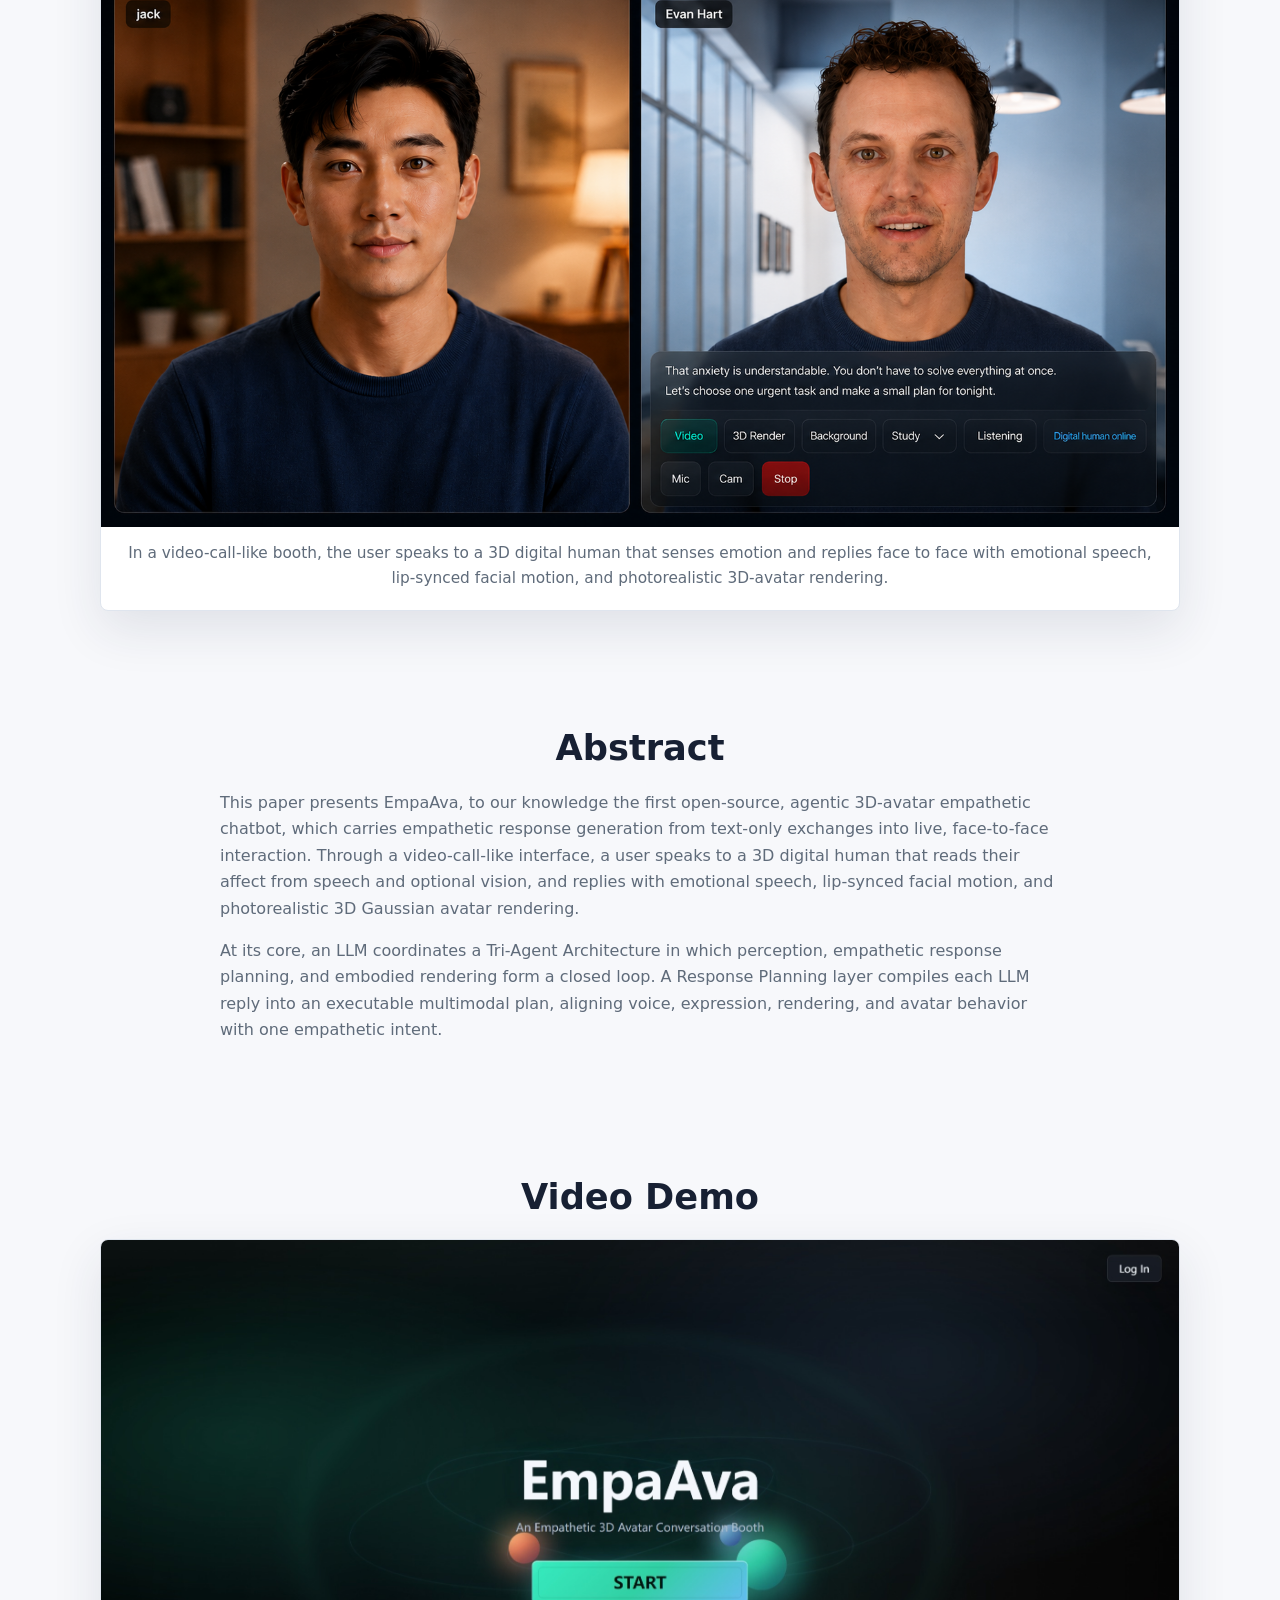
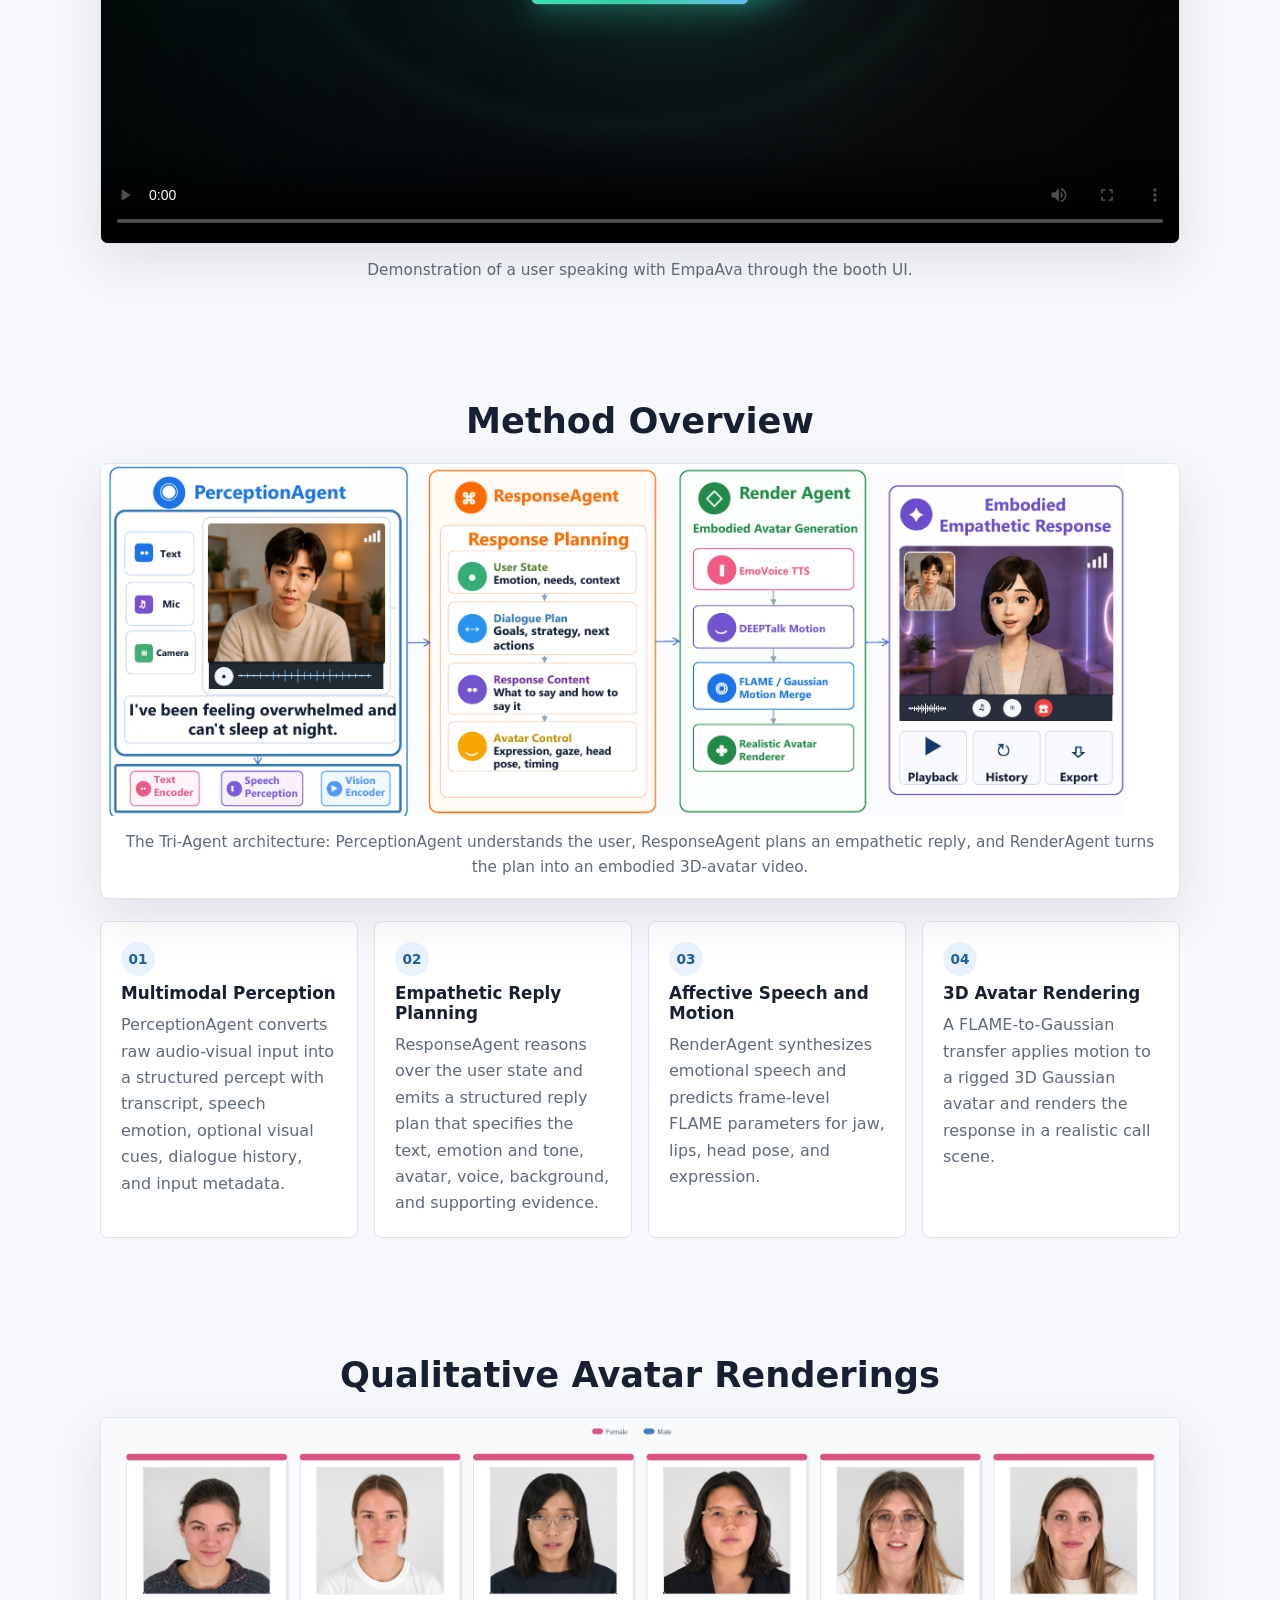
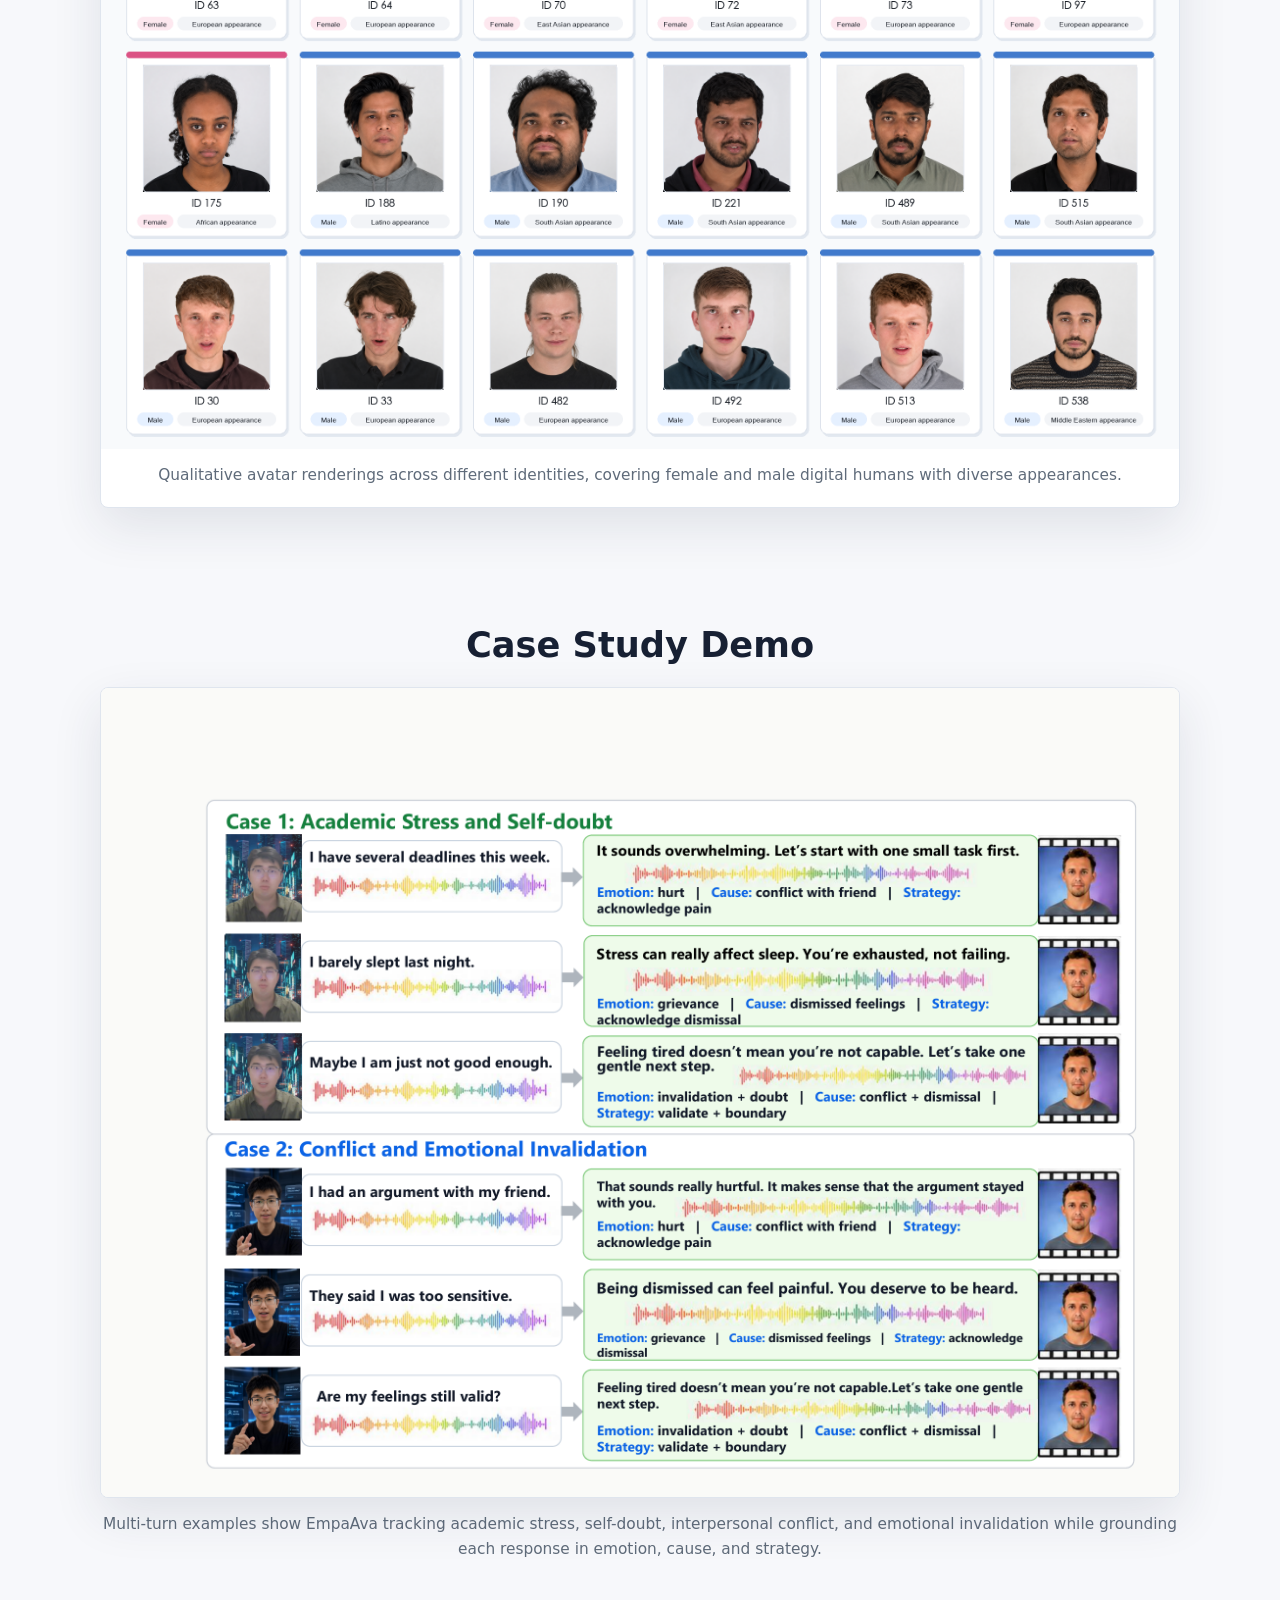
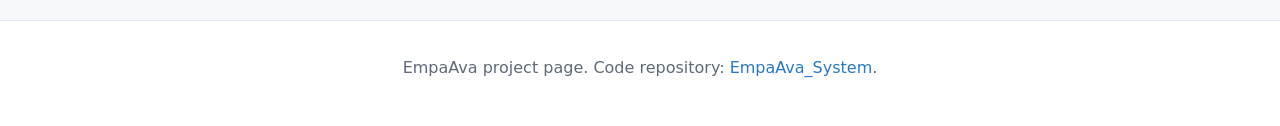
==== commit fe49568e: "Add interactive project page demo" ====
--- a/index.html
+++ b/index.html
@@ -41,13 +41,61 @@
         <nav class="button-row" aria-label="Project links">
           <a class="button disabled" href="#" aria-disabled="true" title="Coming soon">Paper</a>
           <a class="button" href="https://github.com/1114531938/EmpaAva_System">Code</a>
-          <a class="button disabled" href="#" aria-disabled="true" title="Coming soon">Demo</a>
+          <a class="button" href="#interactive-demo">Try Demo</a>
           <a class="button disabled" href="#" aria-disabled="true" title="Coming soon">Dataset</a>
         </nav>
       </div>
     </header>
 
     <main>
+      <section class="section demo-section" id="interactive-demo">
+        <div class="container">
+          <div class="demo-heading">
+            <p class="eyebrow">Interactive preview</p>
+            <h2>Talk with EmpaAva</h2>
+            <p>
+              Try a guided empathetic conversation in your browser. This public
+              project-page demo uses curated responses and a pre-rendered avatar
+              clip; it does not run the full GPU inference pipeline.
+            </p>
+          </div>
+
+          <div class="demo-shell">
+            <div class="demo-avatar" aria-label="EmpaAva response video">
+              <video id="demo-avatar-video" controls playsinline preload="metadata" poster="static/images/video_demo.jpeg">
+                <source src="static/videos/demo_booth.mp4" type="video/mp4" />
+              </video>
+              <div class="demo-avatar-meta">
+                <span class="live-dot" aria-hidden="true"></span>
+                <div><strong>EmpaAva</strong><small>Curated interactive preview</small></div>
+              </div>
+            </div>
+
+            <div class="demo-chat">
+              <div id="demo-messages" class="demo-messages" aria-live="polite">
+                <div class="message assistant">
+                  <span>EmpaAva</span>
+                  <p>Hi, I’m here with you. Choose a situation below or tell me what is on your mind.</p>
+                </div>
+              </div>
+
+              <div class="demo-suggestions" aria-label="Suggested messages">
+                <button type="button" data-demo-prompt="I feel overwhelmed by my deadlines.">Deadline stress</button>
+                <button type="button" data-demo-prompt="I keep doubting whether I am good enough.">Self-doubt</button>
+                <button type="button" data-demo-prompt="I had an argument with someone close to me.">Relationship conflict</button>
+              </div>
+
+              <form id="demo-form" class="demo-form">
+                <label class="sr-only" for="demo-input">Message EmpaAva</label>
+                <input id="demo-input" maxlength="280" autocomplete="off" placeholder="Share how you are feeling…" />
+                <button type="submit">Send</button>
+              </form>
+              <p class="demo-notice">No text is uploaded or stored. For research demonstration only—not medical advice or crisis support.</p>
+            </div>
+          </div>
+        </div>
+      </section>
+
       <section class="section teaser-section">
         <div class="container">
           <figure class="media-card">
--- a/static/css/style.css
+++ b/static/css/style.css
@@ -158,6 +158,59 @@
   padding: 58px 0;
 }
 
+.demo-section {
+  background: #0d1626;
+  color: #fff;
+}
+
+.demo-heading {
+  max-width: 720px;
+  margin: 0 auto 28px;
+  text-align: center;
+}
+
+.demo-heading h2 { margin-bottom: 10px; }
+.demo-heading p { margin: 0; color: #aebbd0; }
+.demo-heading .eyebrow { color: #63b3ff; font-size: .8rem; font-weight: 800; letter-spacing: .12em; text-transform: uppercase; }
+
+.demo-shell {
+  display: grid;
+  grid-template-columns: minmax(0, 1.15fr) minmax(320px, .85fr);
+  overflow: hidden;
+  min-height: 520px;
+  border: 1px solid #2a3951;
+  border-radius: 18px;
+  background: #121e31;
+  box-shadow: 0 24px 70px rgba(0, 0, 0, .35);
+}
+
+.demo-avatar { position: relative; min-height: 420px; background: #050a12; }
+.demo-avatar video { width: 100%; height: 100%; min-height: 520px; object-fit: cover; }
+.demo-avatar-meta { position: absolute; top: 18px; left: 18px; display: flex; align-items: center; gap: 10px; padding: 9px 13px; border: 1px solid rgba(255,255,255,.16); border-radius: 12px; background: rgba(5,10,18,.76); backdrop-filter: blur(10px); }
+.demo-avatar-meta strong, .demo-avatar-meta small { display: block; }
+.demo-avatar-meta small { color: #aebbd0; font-size: .72rem; }
+.live-dot { width: 9px; height: 9px; border-radius: 50%; background: #23d5ab; box-shadow: 0 0 0 5px rgba(35,213,171,.13); }
+
+.demo-chat { display: flex; flex-direction: column; min-height: 520px; padding: 22px; }
+.demo-messages { flex: 1; overflow-y: auto; max-height: 310px; padding-right: 6px; }
+.message { max-width: 92%; margin-bottom: 14px; }
+.message span { display: block; margin-bottom: 4px; color: #8fa2bd; font-size: .72rem; font-weight: 700; }
+.message p { display: inline-block; margin: 0; padding: 11px 14px; border-radius: 4px 15px 15px 15px; background: #22324b; color: #edf4ff; line-height: 1.45; }
+.message.user { margin-left: auto; text-align: right; }
+.message.user p { border-radius: 15px 4px 15px 15px; background: #2878c8; color: #fff; text-align: left; }
+.message.thinking p { color: #aebbd0; }
+
+.demo-suggestions { display: flex; flex-wrap: wrap; gap: 7px; margin: 12px 0; }
+.demo-suggestions button { padding: 7px 10px; border: 1px solid #344760; border-radius: 999px; background: transparent; color: #b9c8db; cursor: pointer; }
+.demo-suggestions button:hover { border-color: #63b3ff; color: #fff; }
+.demo-form { display: flex; gap: 8px; }
+.demo-form input { flex: 1; min-width: 0; padding: 12px 14px; border: 1px solid #344760; border-radius: 10px; outline: none; background: #0b1423; color: #fff; font: inherit; }
+.demo-form input:focus { border-color: #63b3ff; box-shadow: 0 0 0 3px rgba(99,179,255,.12); }
+.demo-form button { padding: 0 17px; border: 0; border-radius: 10px; background: #2878c8; color: #fff; font-weight: 750; cursor: pointer; }
+.demo-form button:hover { background: #3490ea; }
+.demo-notice { margin: 10px 0 0; color: #8191aa !important; font-size: .7rem; line-height: 1.35; }
+.sr-only { position: absolute; width: 1px; height: 1px; padding: 0; overflow: hidden; clip: rect(0,0,0,0); white-space: nowrap; border: 0; }
+
 .teaser-section {
   padding-top: 34px;
 }
@@ -285,6 +338,10 @@
   .pipeline-grid article {
     min-height: auto;
   }
+
+  .demo-shell { grid-template-columns: 1fr; }
+  .demo-avatar, .demo-avatar video { min-height: 360px; height: 360px; }
+  .demo-chat { min-height: 480px; }
 }
 
 @media (max-width: 520px) {
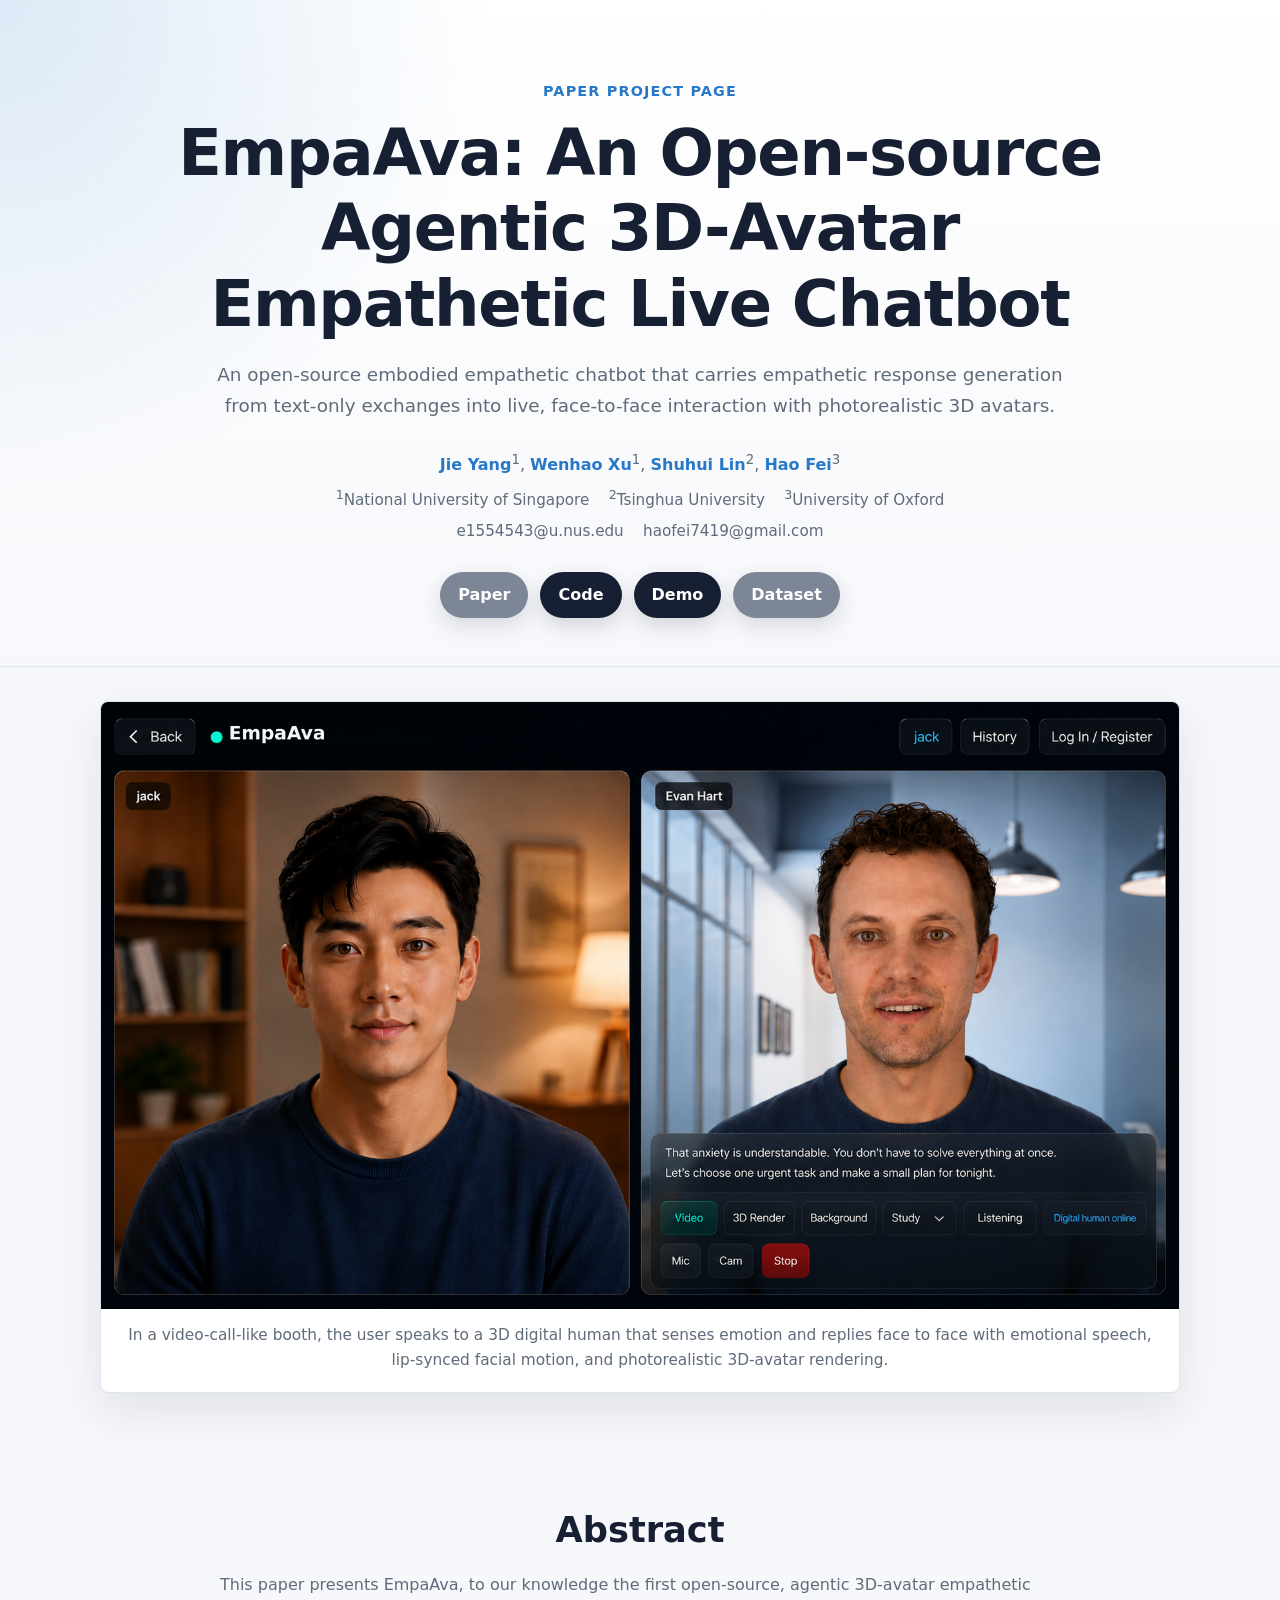
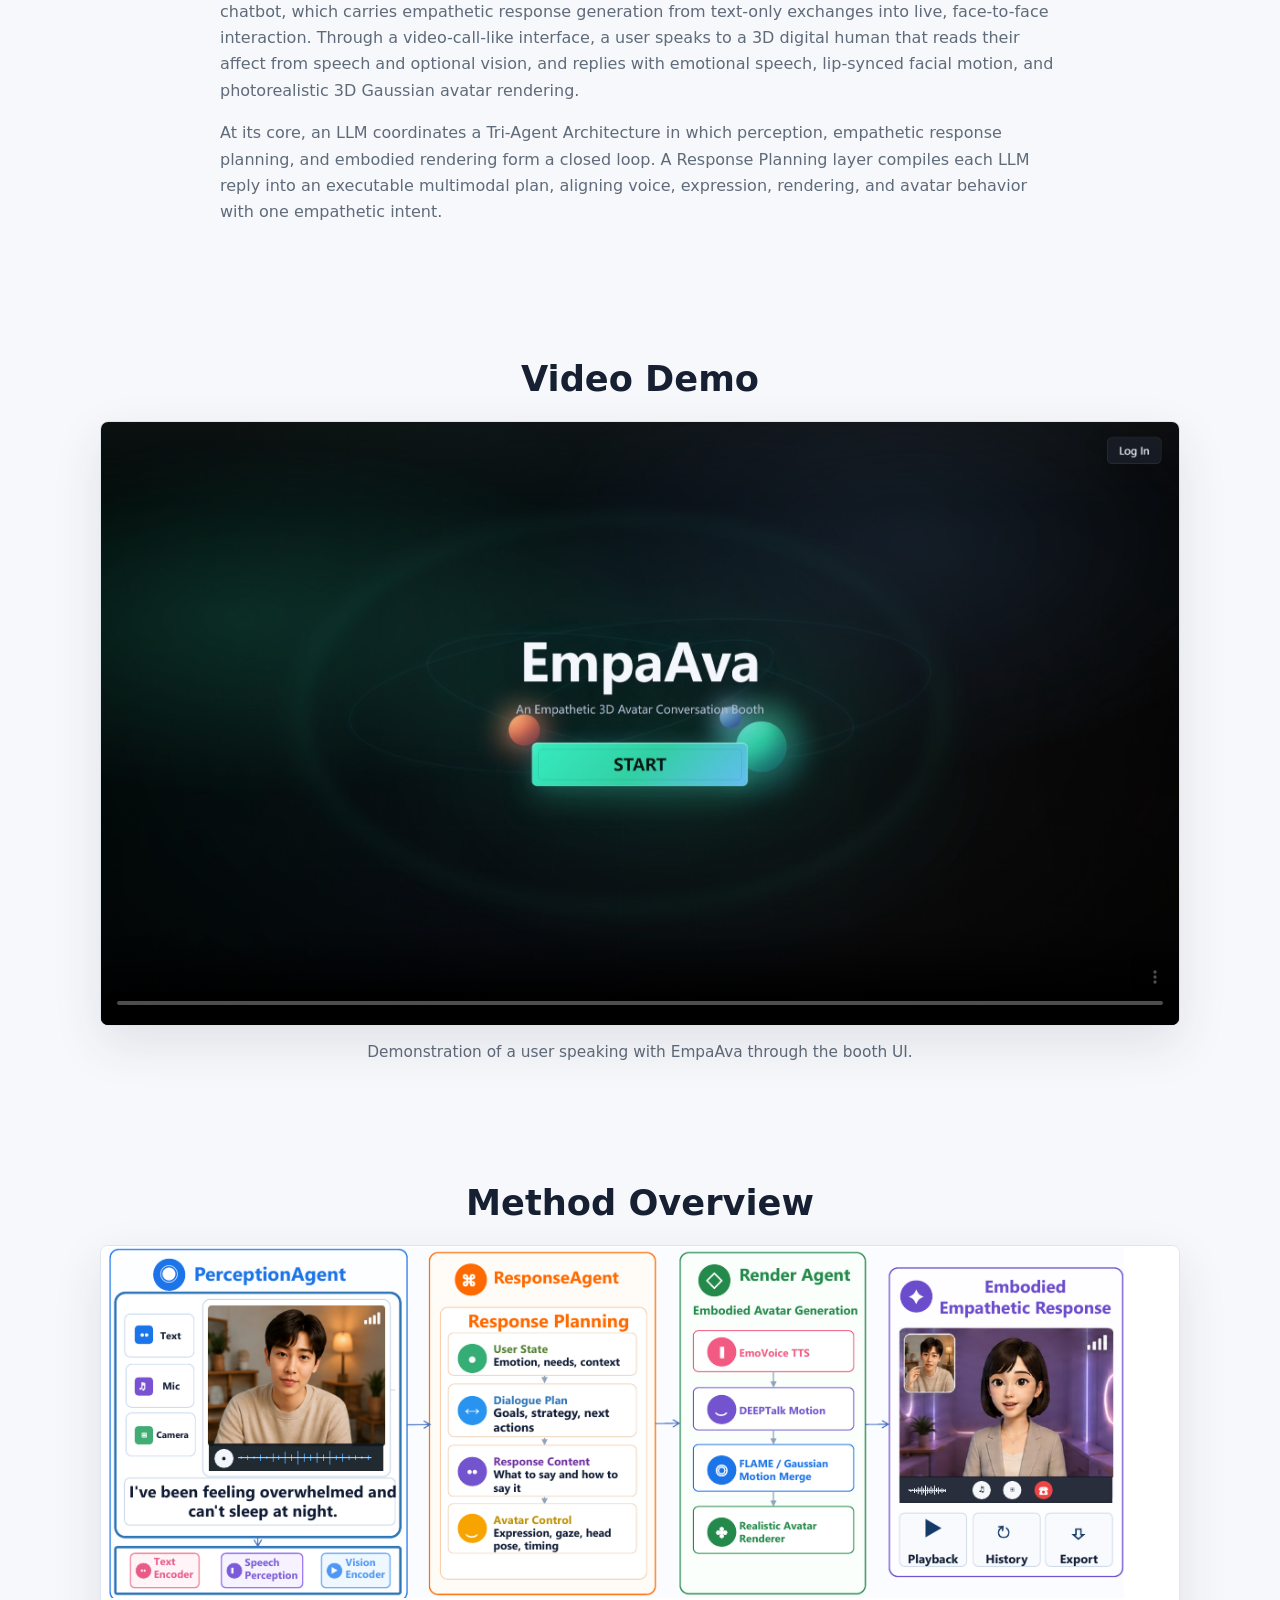
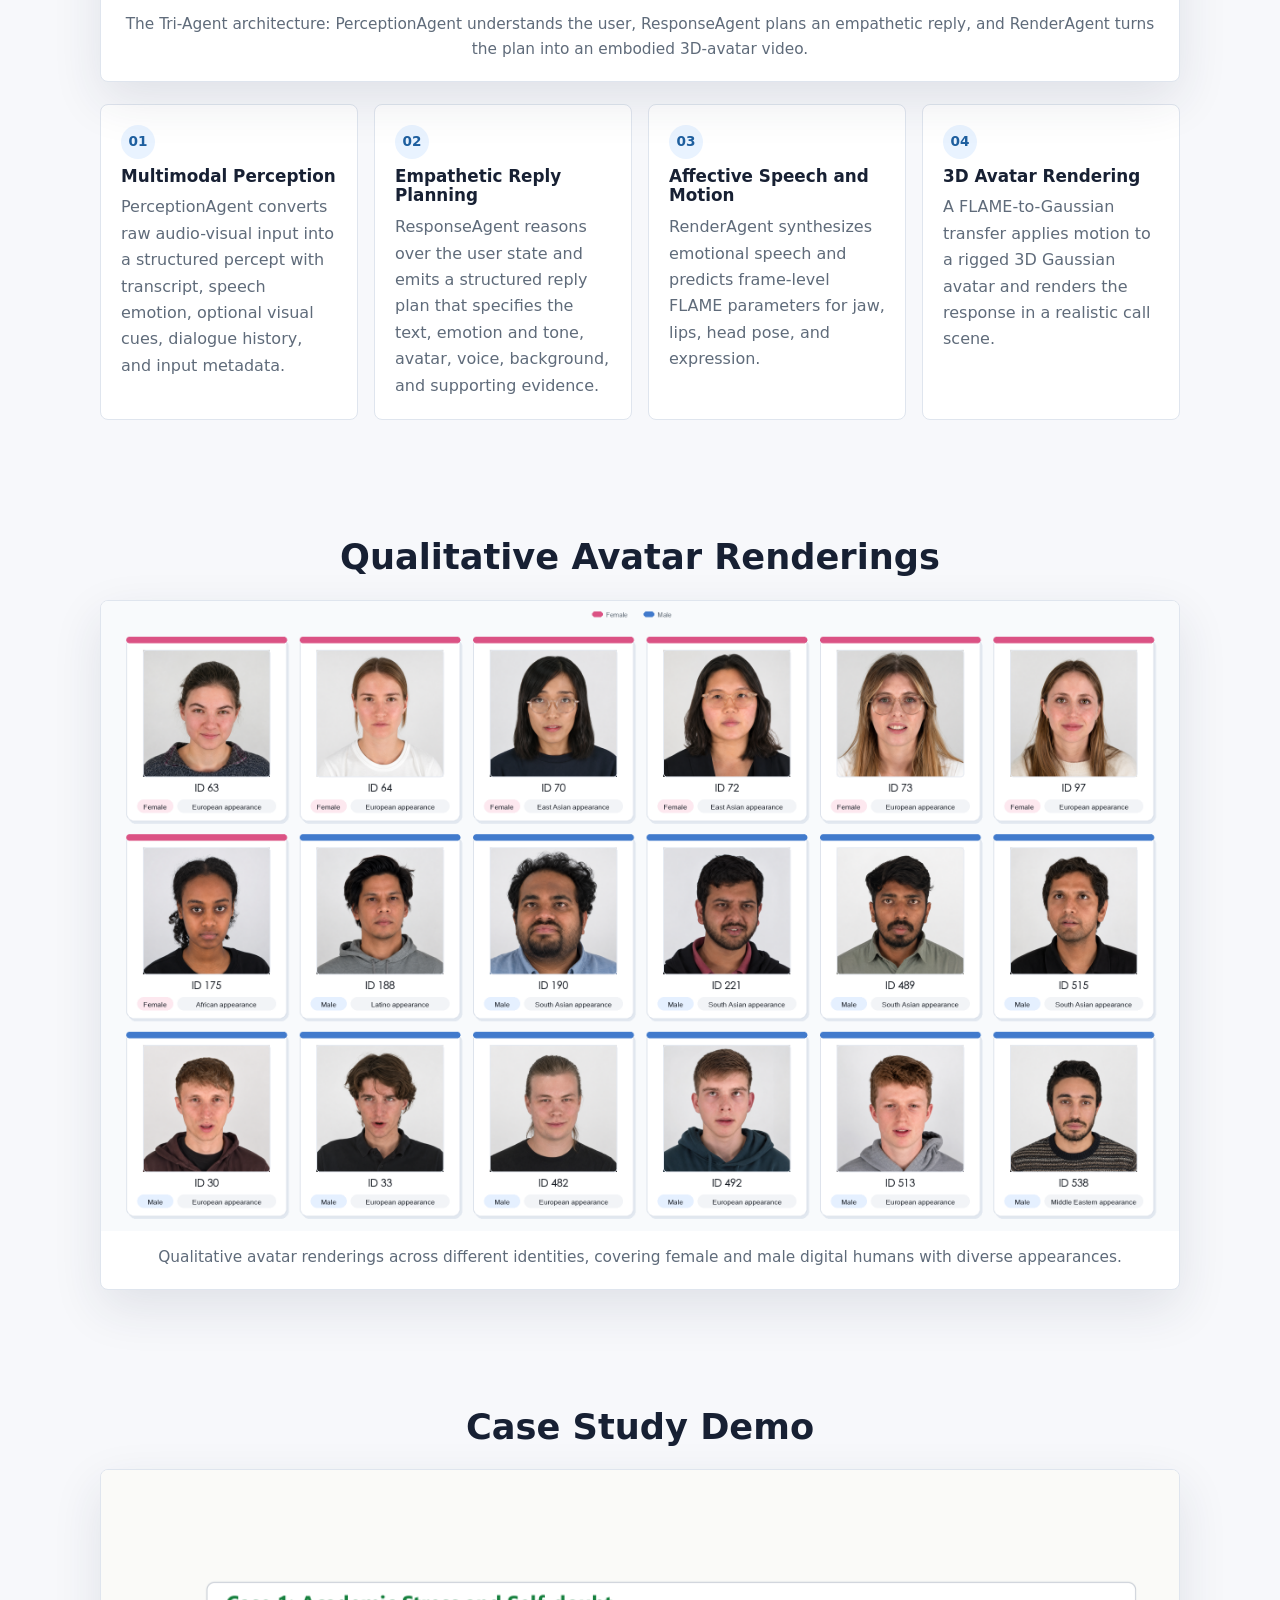
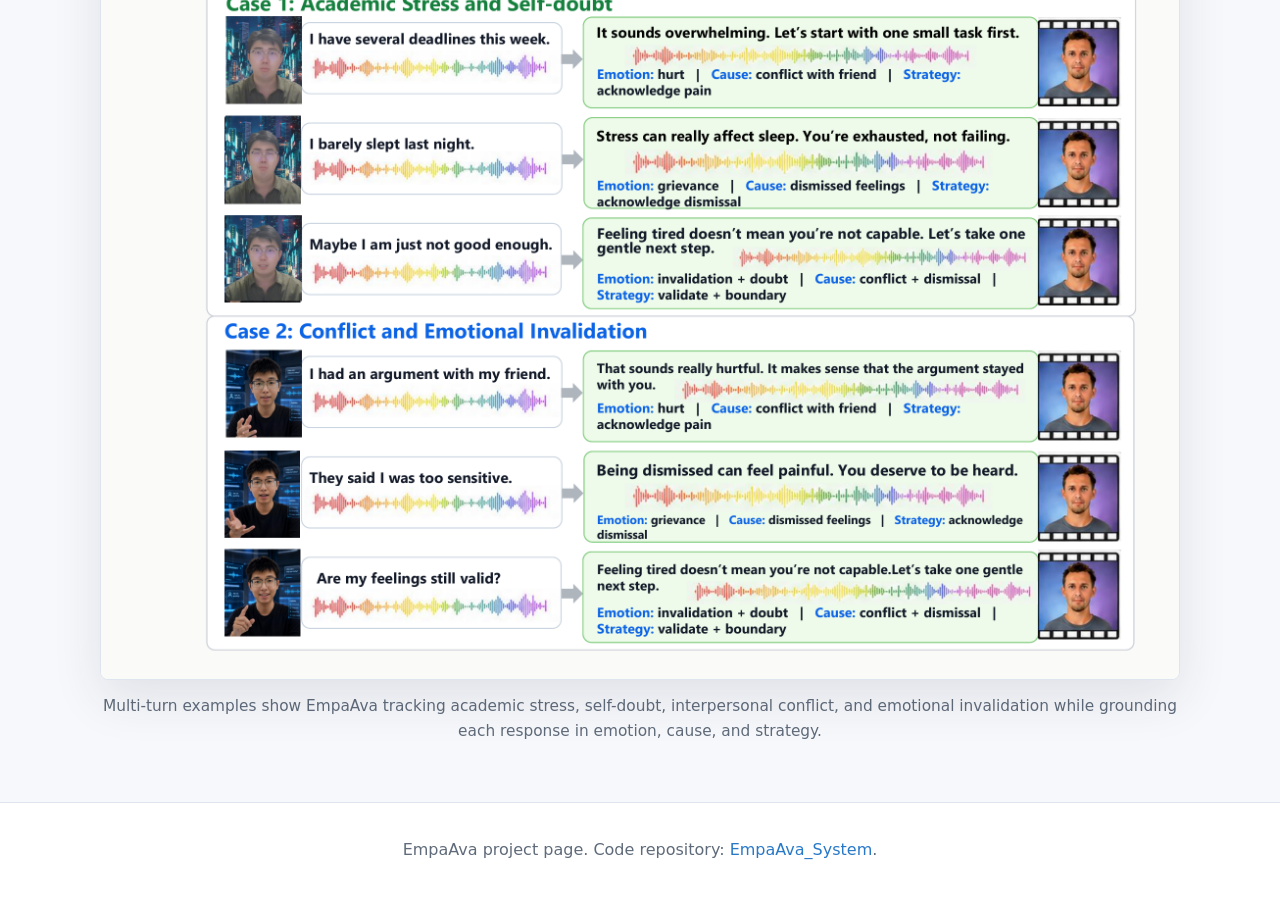
==== commit d6b76dfe: "Move demo to a standalone page" ====
--- a/index.html
+++ b/index.html
@@ -41,61 +41,13 @@
         <nav class="button-row" aria-label="Project links">
           <a class="button disabled" href="#" aria-disabled="true" title="Coming soon">Paper</a>
           <a class="button" href="https://github.com/1114531938/EmpaAva_System">Code</a>
-          <a class="button" href="#interactive-demo">Try Demo</a>
+          <a class="button" href="demo.html">Demo</a>
           <a class="button disabled" href="#" aria-disabled="true" title="Coming soon">Dataset</a>
         </nav>
       </div>
     </header>
 
     <main>
-      <section class="section demo-section" id="interactive-demo">
-        <div class="container">
-          <div class="demo-heading">
-            <p class="eyebrow">Interactive preview</p>
-            <h2>Talk with EmpaAva</h2>
-            <p>
-              Try a guided empathetic conversation in your browser. This public
-              project-page demo uses curated responses and a pre-rendered avatar
-              clip; it does not run the full GPU inference pipeline.
-            </p>
-          </div>
-
-          <div class="demo-shell">
-            <div class="demo-avatar" aria-label="EmpaAva response video">
-              <video id="demo-avatar-video" controls playsinline preload="metadata" poster="static/images/video_demo.jpeg">
-                <source src="static/videos/demo_booth.mp4" type="video/mp4" />
-              </video>
-              <div class="demo-avatar-meta">
-                <span class="live-dot" aria-hidden="true"></span>
-                <div><strong>EmpaAva</strong><small>Curated interactive preview</small></div>
-              </div>
-            </div>
-
-            <div class="demo-chat">
-              <div id="demo-messages" class="demo-messages" aria-live="polite">
-                <div class="message assistant">
-                  <span>EmpaAva</span>
-                  <p>Hi, I’m here with you. Choose a situation below or tell me what is on your mind.</p>
-                </div>
-              </div>
-
-              <div class="demo-suggestions" aria-label="Suggested messages">
-                <button type="button" data-demo-prompt="I feel overwhelmed by my deadlines.">Deadline stress</button>
-                <button type="button" data-demo-prompt="I keep doubting whether I am good enough.">Self-doubt</button>
-                <button type="button" data-demo-prompt="I had an argument with someone close to me.">Relationship conflict</button>
-              </div>
-
-              <form id="demo-form" class="demo-form">
-                <label class="sr-only" for="demo-input">Message EmpaAva</label>
-                <input id="demo-input" maxlength="280" autocomplete="off" placeholder="Share how you are feeling…" />
-                <button type="submit">Send</button>
-              </form>
-              <p class="demo-notice">No text is uploaded or stored. For research demonstration only—not medical advice or crisis support.</p>
-            </div>
-          </div>
-        </div>
-      </section>
-
       <section class="section teaser-section">
         <div class="container">
           <figure class="media-card">
--- a/static/css/style.css
+++ b/static/css/style.css
@@ -163,13 +163,20 @@
   color: #fff;
 }
 
+.demo-page { min-height: 100vh; background: #0d1626; }
+.demo-page .demo-section { padding-top: 42px; }
+.demo-nav { border-bottom: 1px solid #26364e; background: #0a1220; }
+.demo-nav .container { display: flex; align-items: center; justify-content: space-between; min-height: 64px; gap: 16px; }
+.demo-nav a { color: #b8c9df; font-weight: 650; }
+.demo-nav strong { display: inline-flex; align-items: center; gap: 9px; color: #fff; }
+
 .demo-heading {
   max-width: 720px;
   margin: 0 auto 28px;
   text-align: center;
 }
 
-.demo-heading h2 { margin-bottom: 10px; }
+.demo-heading h1 { margin-bottom: 10px; font-size: clamp(2rem, 5vw, 3.25rem); }
 .demo-heading p { margin: 0; color: #aebbd0; }
 .demo-heading .eyebrow { color: #63b3ff; font-size: .8rem; font-weight: 800; letter-spacing: .12em; text-transform: uppercase; }
 
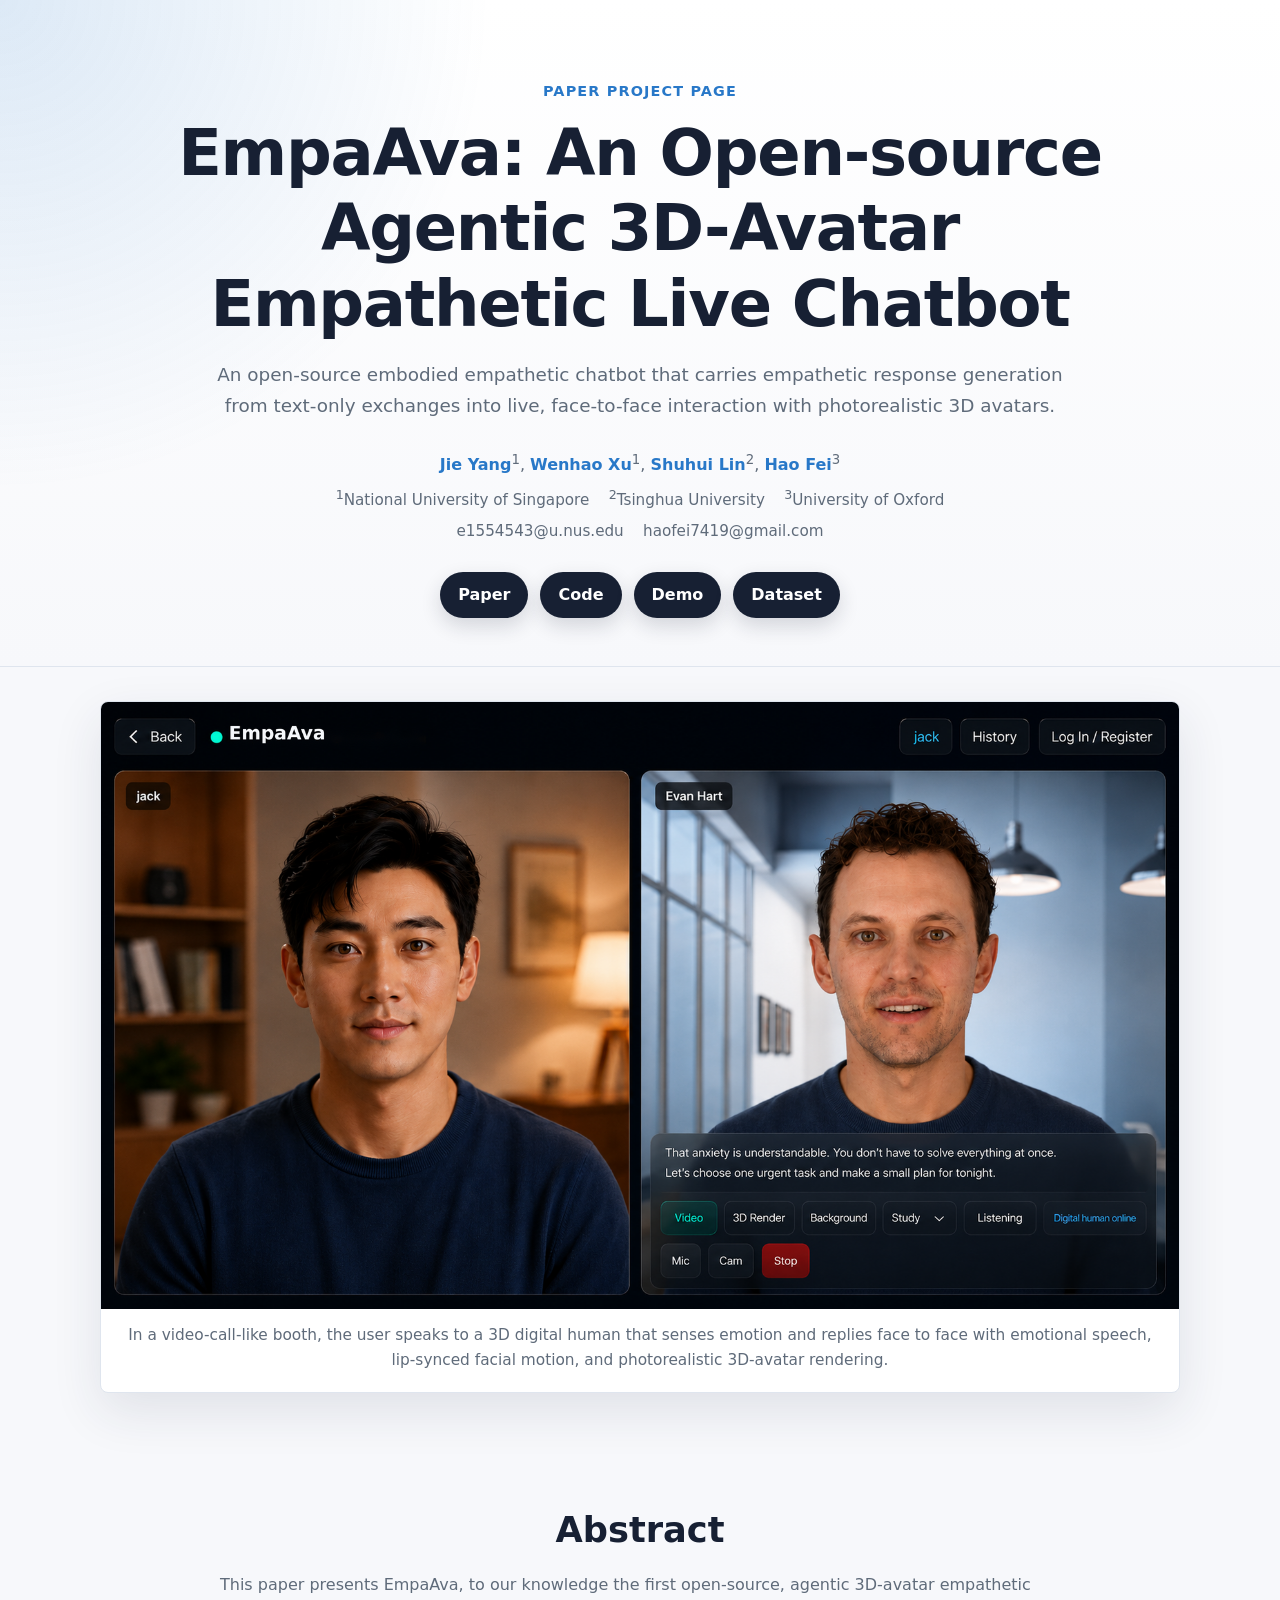
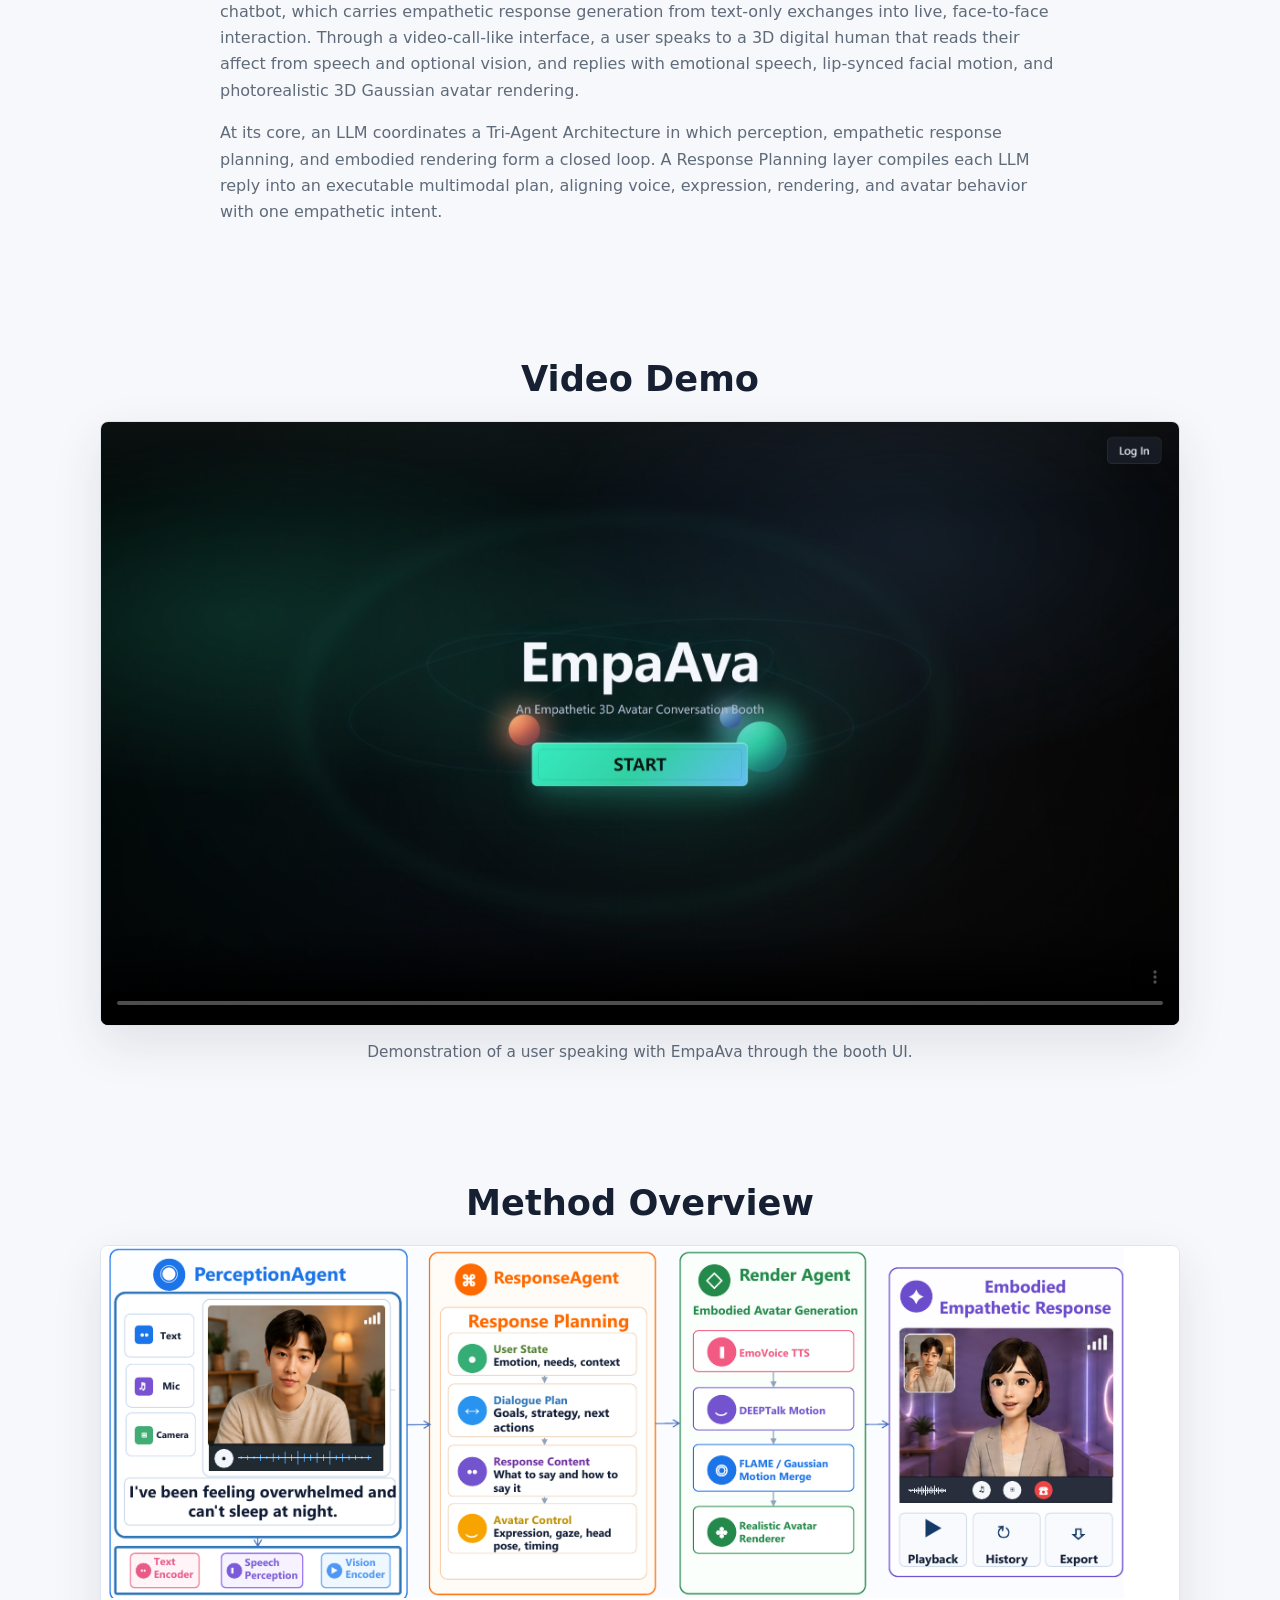
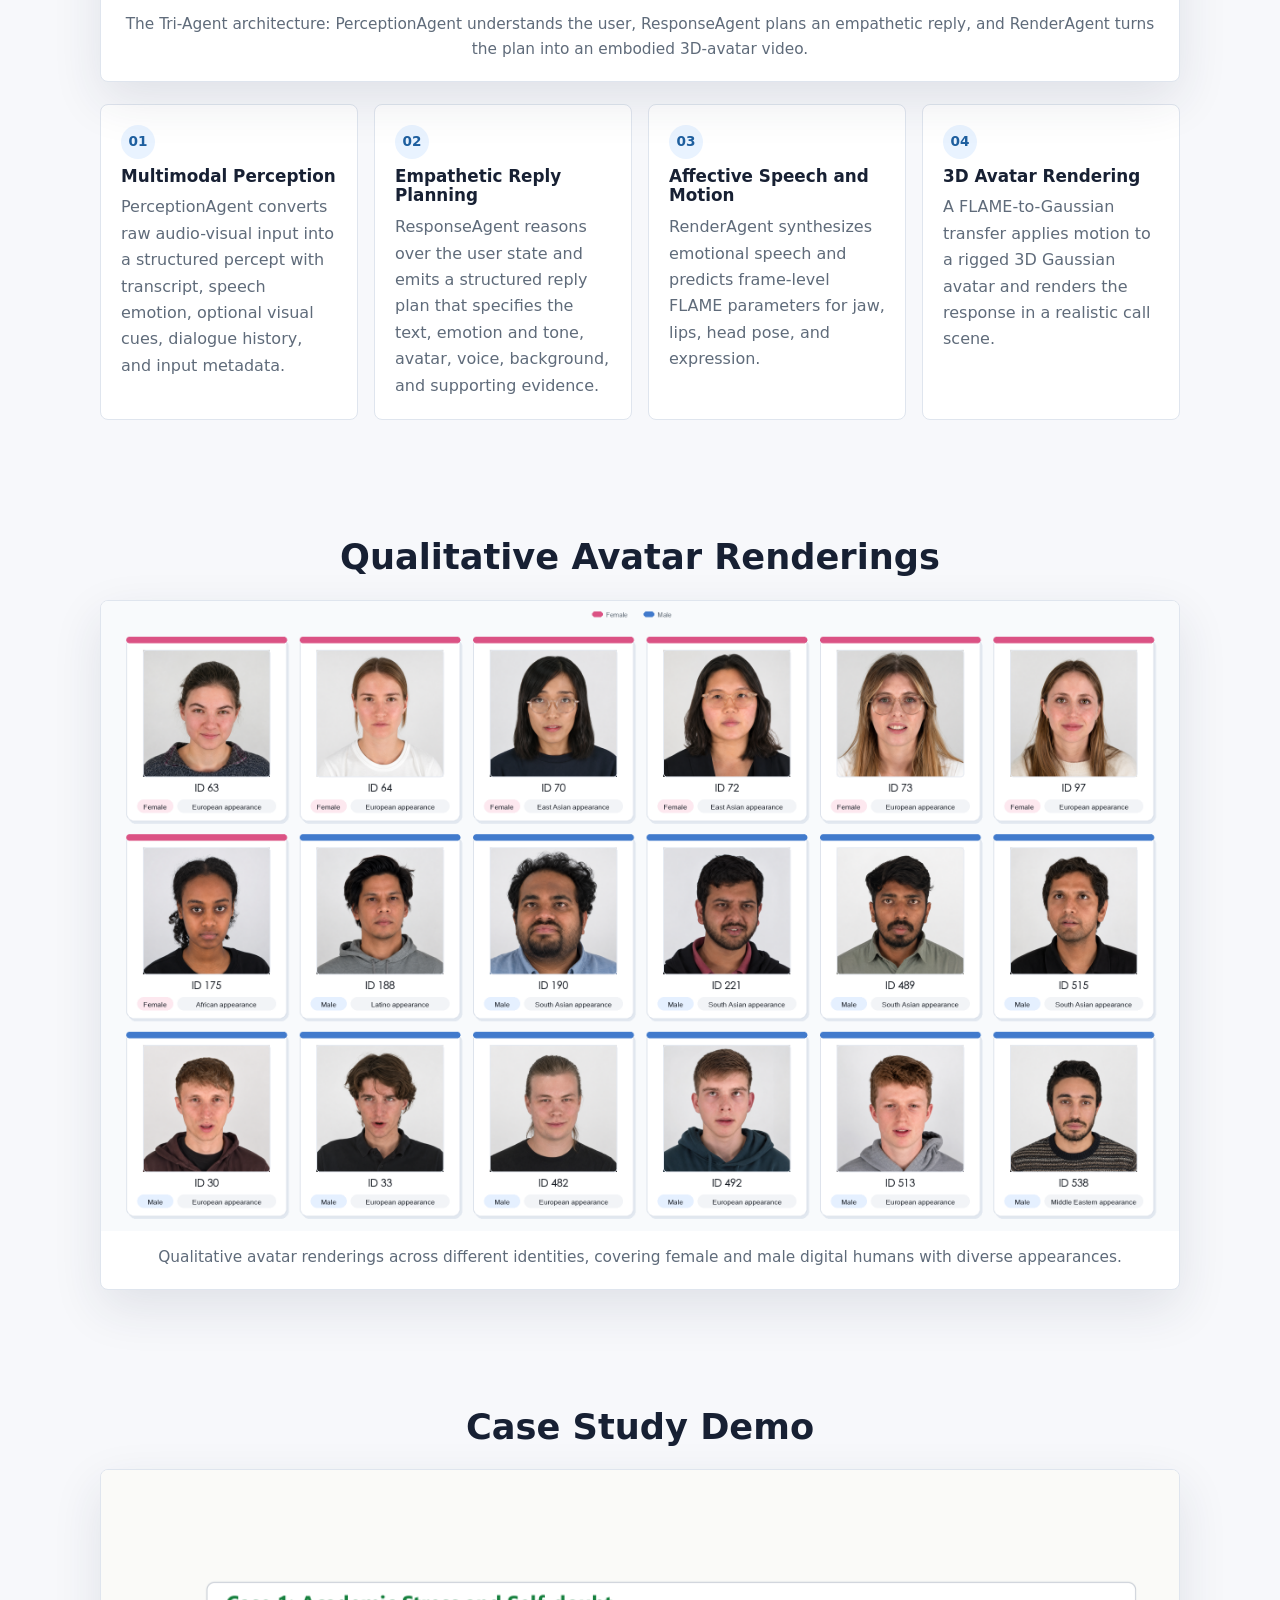
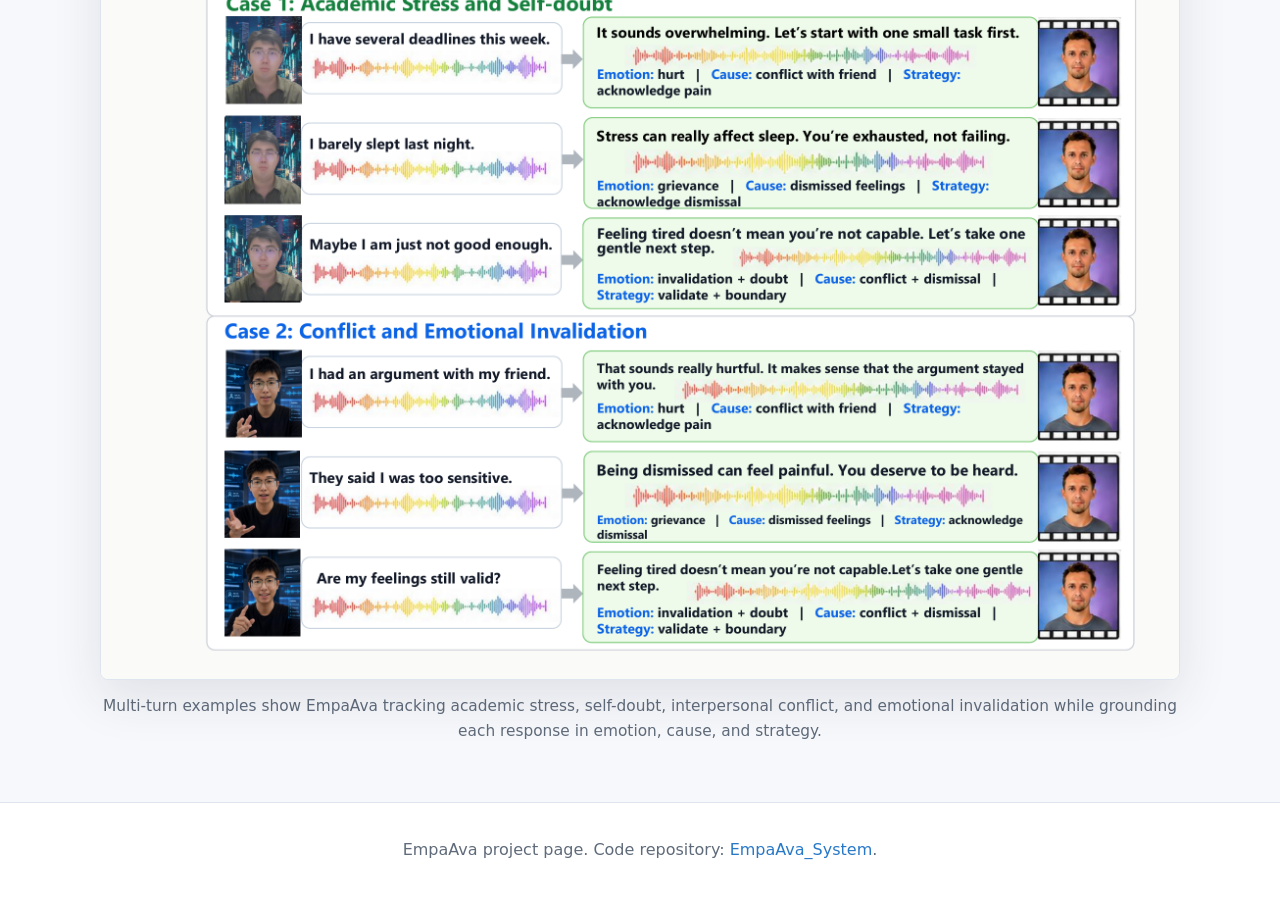
==== commit a2bce0bf: "Update links for Paper and Dataset in index.html" ====
--- a/index.html
+++ b/index.html
@@ -8,6 +8,10 @@
       content="EmpaAva: an open-source, agentic 3D-avatar empathetic live chatbot for video-call-like human-avatar interaction."
     />
     <title>EmpaAva: An Open-source Agentic 3D-Avatar Empathetic Live Chatbot</title>
+    <link rel="canonical" href="https://empaava.top/" />
+    <meta property="og:url" content="https://empaava.top/" />
+    <meta property="og:title" content="EmpaAva: An Open-source Agentic 3D-Avatar Empathetic Live Chatbot" />
+    <meta property="og:type" content="website" />
     <link rel="stylesheet" href="static/css/style.css" />
   </head>
   <body>
@@ -39,10 +43,10 @@
         </div>
 
         <nav class="button-row" aria-label="Project links">
-          <a class="button disabled" href="#" aria-disabled="true" title="Coming soon">Paper</a>
+          <a class="button" href="https://openreview.net/pdf?id=vtseVCmhF5">Paper</a>
           <a class="button" href="https://github.com/1114531938/EmpaAva_System">Code</a>
-          <a class="button" href="demo.html">Demo</a>
-          <a class="button disabled" href="#" aria-disabled="true" title="Coming soon">Dataset</a>
+          <a class="button" href="https://empaava.top/demo/">Demo</a>
+          <a class="button" href="https://github.com/1114531938/EmpaAva_System/releases">Dataset</a>
         </nav>
       </div>
     </header>
--- a/static/css/style.css
+++ b/static/css/style.css
@@ -370,3 +370,83 @@
     width: 100%;
   }
 }
+
+/* Standalone booth preview */
+:root { --booth-accent: #36d5b4; }
+.booth-page { min-height: 100vh; overflow-x: hidden; background: #07101c; color: #f5f8fc; }
+.booth-page button, .booth-page input, .booth-page select { font: inherit; }
+.booth-app { min-height: 100vh; background: radial-gradient(circle at 50% 48%, rgba(24,137,126,.14), transparent 34%), #07101c; }
+.booth-topbar { position: relative; z-index: 20; height: 68px; border-bottom: 1px solid #243043; background: rgba(7,14,25,.94); }
+.booth-topbar { display: grid; grid-template-columns: 1fr auto 1fr; align-items: center; padding: 0 max(18px, calc((100vw - 1320px)/2)); }
+.booth-topbar a { color: #afbed1; font-weight: 700; }
+.booth-brand { display: flex; align-items: center; gap: 9px; color: #fff !important; font-size: 1.08rem; }
+.booth-brand i, .room-status i, .avatar-state i { width: 9px; height: 9px; border-radius: 50%; background: var(--booth-accent); box-shadow: 0 0 0 5px color-mix(in srgb, var(--booth-accent) 15%, transparent); }
+.booth-top-actions { display: flex; justify-content: flex-end; align-items: center; gap: 10px; }
+.booth-top-actions button, .booth-top-actions a { padding: 8px 12px; border: 1px solid #2b394e; border-radius: 9px; background: #101b2b; color: #c5d1e1; cursor: pointer; }
+.booth-top-actions span { display: inline-grid; place-items: center; min-width: 18px; height: 18px; margin-left: 4px; border-radius: 9px; background: #263750; font-size: .7rem; }
+.booth-main { min-height: calc(100vh - 68px); }
+.booth-welcome { position: relative; display: grid; justify-items: center; align-content: center; min-height: calc(100vh - 68px); padding: 40px 20px; text-align: center; overflow: hidden; }
+.booth-welcome h1 { z-index: 2; margin: 0; font-size: clamp(4rem, 11vw, 8rem); letter-spacing: -.06em; }
+.booth-welcome > p:not(.booth-kicker) { z-index: 2; margin: 8px 0 30px; color: #a9b7c9; font-size: 1.08rem; }
+.booth-kicker { z-index: 2; color: var(--booth-accent) !important; font-size: .76rem; font-weight: 850; letter-spacing: .16em; }
+.booth-primary { border: 0; border-radius: 11px; background: linear-gradient(100deg, #2be2b2, #52a8ee); color: #07101c; font-weight: 900; cursor: pointer; box-shadow: 0 15px 38px rgba(38,205,174,.22); }
+.booth-welcome .booth-primary { z-index: 2; width: min(320px, 80vw); padding: 16px; font-size: 1.04rem; }
+.booth-welcome small { z-index: 2; margin-top: 14px; color: #66788f; }
+.booth-orbits { position: absolute; inset: 0; display: grid; place-items: center; pointer-events: none; }
+.booth-orbits:before, .booth-orbits:after, .booth-orbits i { content: ''; position: absolute; width: min(740px, 78vw); height: 190px; border: 1px solid rgba(71,219,192,.13); border-radius: 50%; transform: rotate(-8deg); }
+.booth-orbits:after { transform: rotate(10deg) scale(.76); }
+.booth-orbits i:nth-child(1), .booth-orbits i:nth-child(2), .booth-orbits i:nth-child(3) { width: 30px; height: 30px; border: 0; background: #f49b72; box-shadow: 0 0 34px #f49b72; transform: translate(-280px, 30px); }
+.booth-orbits i:nth-child(2) { background: #51e0bc; box-shadow: 0 0 34px #51e0bc; transform: translate(285px, 55px); }
+.booth-orbits i:nth-child(3) { width: 20px; height: 20px; background: #7aa9ff; transform: translate(95px, -75px); }
+.booth-setup { width: min(960px, calc(100% - 32px)); margin: 0 auto; padding: 64px 0; }
+.setup-copy { text-align: center; }
+.setup-copy span { color: var(--booth-accent); font-size: .75rem; font-weight: 850; letter-spacing: .15em; }
+.setup-copy h1 { margin: 8px auto 10px; font-size: clamp(2rem, 5vw, 3.4rem); }
+.setup-copy p { color: #8798ae; }
+.avatar-options { display: grid; grid-template-columns: repeat(3,1fr); gap: 16px; margin: 34px 0 24px; }
+.avatar-option { display: grid; justify-items: center; gap: 7px; padding: 24px 14px; border: 1px solid #27364c; border-radius: 16px; background: #0e1929; color: #fff; cursor: pointer; }
+.avatar-option b { display: grid; place-items: center; width: 72px; height: 72px; border-radius: 50%; background: linear-gradient(145deg, #263850, #132033); color: #a9bdd4; font-size: 1.2rem; }
+.avatar-option small { color: #7f91a8; }
+.avatar-option.active { border-color: var(--booth-accent); box-shadow: 0 0 0 3px rgba(54,213,180,.1); }
+.avatar-option.active b { color: #07101c; background: var(--booth-accent); }
+.setup-field { display: grid; gap: 8px; max-width: 460px; margin: 0 auto; color: #9cacc0; font-size: .83rem; font-weight: 700; }
+.setup-field select { padding: 12px; border: 1px solid #2b3c53; border-radius: 10px; background: #0e1929; color: #fff; }
+.setup-actions { display: flex; justify-content: center; gap: 12px; margin-top: 28px; }
+.setup-actions button { min-width: 140px; padding: 12px 18px; border: 1px solid #2b3c53; border-radius: 10px; background: #101c2d; color: #d3ddea; cursor: pointer; }
+.setup-actions .booth-primary { color: #07101c; }
+.booth-room { width: min(1380px, calc(100% - 28px)); margin: 0 auto; padding: 15px 0 28px; }
+.room-status { display: flex; justify-content: center; align-items: center; gap: 18px; padding: 4px 0 13px; color: #8192a8; font-size: .76rem; }
+.room-status span { display: flex; align-items: center; gap: 8px; }
+.room-status strong { color: #dce5f1; font-variant-numeric: tabular-nums; }
+.call-grid { display: grid; grid-template-columns: 1fr 1fr; gap: 12px; }
+.call-panel { position: relative; overflow: hidden; min-height: min(46vw, 520px); border: 1px solid #26364b; border-radius: 15px; background: #0b1524; }
+.call-panel video { width: 100%; height: 100%; min-height: inherit; object-fit: cover; }
+.panel-label { position: absolute; z-index: 4; top: 15px; left: 15px; padding: 7px 11px; border-radius: 8px; background: rgba(5,10,17,.76); color: #fff; font-weight: 750; backdrop-filter: blur(8px); }
+.camera-empty { position: absolute; inset: 0; display: grid; place-content: center; justify-items: center; gap: 9px; color: #60738b; text-align: center; background: radial-gradient(circle, #15253b, #0a1422 68%); }
+.camera-empty div { display: grid; place-items: center; width: 90px; height: 90px; border: 1px solid #2b4059; border-radius: 50%; font-size: 2.2rem; }
+.camera-empty span { max-width: 260px; font-size: .8rem; }
+.avatar-panel { background: #060c14; }
+.avatar-state { position: absolute; top: 16px; right: 16px; display: flex; align-items: center; gap: 8px; padding: 7px 10px; border-radius: 8px; background: rgba(5,10,17,.76); color: #b7c6d8; font-size: .73rem; }
+.reply-caption { position: absolute; right: 5%; bottom: 34px; left: 5%; padding: 12px 15px; border-radius: 10px; background: rgba(5,10,17,.82); color: #eef5fc; text-align: center; backdrop-filter: blur(10px); }
+.conversation-bar { display: grid; grid-template-columns: minmax(260px,1fr) auto minmax(300px,.9fr); align-items: center; gap: 12px; margin-top: 12px; padding: 12px; border: 1px solid #26364b; border-radius: 14px; background: #0d1828; }
+.conversation-log { max-height: 86px; overflow-y: auto; color: #a7b6c9; font-size: .8rem; }
+.conversation-log p { margin: 3px 0; color: #a7b6c9; }
+.conversation-log p.user { color: #fff; }
+.prompt-row { display: flex; gap: 6px; }
+.prompt-row button { padding: 7px 9px; border: 1px solid #31445d; border-radius: 999px; background: transparent; color: #aebdd0; cursor: pointer; font-size: .72rem; }
+.room-composer { display: flex; gap: 7px; }
+.room-composer input { flex: 1; min-width: 0; padding: 11px 12px; border: 1px solid #304158; border-radius: 9px; background: #08111e; color: #fff; }
+.room-composer button { padding: 0 15px; border: 0; border-radius: 9px; background: #2878c8; color: #fff; font-weight: 800; cursor: pointer; }
+.call-controls { display: flex; justify-content: center; gap: 12px; margin: 15px 0 8px; }
+.call-controls button { display: grid; justify-items: center; gap: 2px; min-width: 76px; padding: 8px 12px; border: 1px solid #2b3c53; border-radius: 12px; background: #101c2d; color: #aebdd0; cursor: pointer; }
+.call-controls span { font-size: 1.15rem; }.call-controls em { font-style: normal; font-size: .75rem; }.call-controls button.active { color: var(--booth-accent); border-color: var(--booth-accent); }
+.call-controls .record-control { color: #fff; background: #c7464d; border-color: #dd5960; }.call-controls .record-control.recording { animation: recordPulse 1s infinite; }
+@keyframes recordPulse { 50% { box-shadow: 0 0 0 8px rgba(221,89,96,.13); } }
+.booth-disclaimer { margin: 0; color: #61738b !important; font-size: .7rem; text-align: center; }
+.history-drawer { position: fixed; z-index: 50; top: 0; right: 0; width: min(390px, 92vw); height: 100vh; padding: 22px; transform: translateX(105%); transition: transform .25s ease; border-left: 1px solid #2b3b51; background: #0a1422; box-shadow: -20px 0 50px rgba(0,0,0,.28); }
+.history-drawer.open { transform: none; }.history-drawer > div:first-child { display: flex; justify-content: space-between; align-items: center; }.history-drawer h2 { margin: 0; text-align: left; font-size: 1.3rem; }.history-drawer button { border: 0; background: transparent; color: #bdc9d8; cursor: pointer; font-size: 1.7rem; }
+.history-list { display: grid; gap: 10px; max-height: calc(100vh - 150px); overflow-y: auto; margin-top: 22px; }.history-list article { padding: 13px; border: 1px solid #293a51; border-radius: 11px; background: #0e1b2d; }.history-list time,.history-list small { display: block; color: #73869e; font-size: .7rem; }.history-list p { margin: 7px 0; color: #aab9cb; font-size: .8rem; }.empty-history { color: #71849c !important; }
+.history-clear { width: 100%; padding: 10px !important; border: 1px solid #3a4b60 !important; border-radius: 9px; font-size: .8rem !important; }.drawer-scrim { position: fixed; z-index: 40; inset: 0; background: rgba(0,0,0,.55); }
+.booth-toast { position: fixed; z-index: 60; right: 24px; bottom: 24px; padding: 11px 16px; border: 1px solid #36506c; border-radius: 9px; background: #15263b; color: #fff; box-shadow: 0 12px 34px rgba(0,0,0,.3); }
+@media (max-width: 980px) { .conversation-bar { grid-template-columns: 1fr; }.prompt-row { overflow-x: auto; }.call-panel { min-height: 420px; } }
+@media (max-width: 700px) { .booth-topbar { grid-template-columns: auto 1fr auto; }.booth-brand { justify-self: center; }.booth-top-actions a { display: none; }.booth-back { font-size: 0; }.booth-back:after { content: '← Back'; font-size: .82rem; }.avatar-options,.call-grid { grid-template-columns: 1fr; }.avatar-options { gap: 9px; }.avatar-option { grid-template-columns: auto 1fr; justify-items: start; text-align: left; }.avatar-option b { grid-row: span 2; width: 48px; height: 48px; }.call-panel { min-height: 340px; }.booth-room { width: min(100% - 16px, 1380px); }.call-controls { gap: 5px; }.call-controls button { min-width: 65px; padding: 7px; font-size: .72rem; } }
